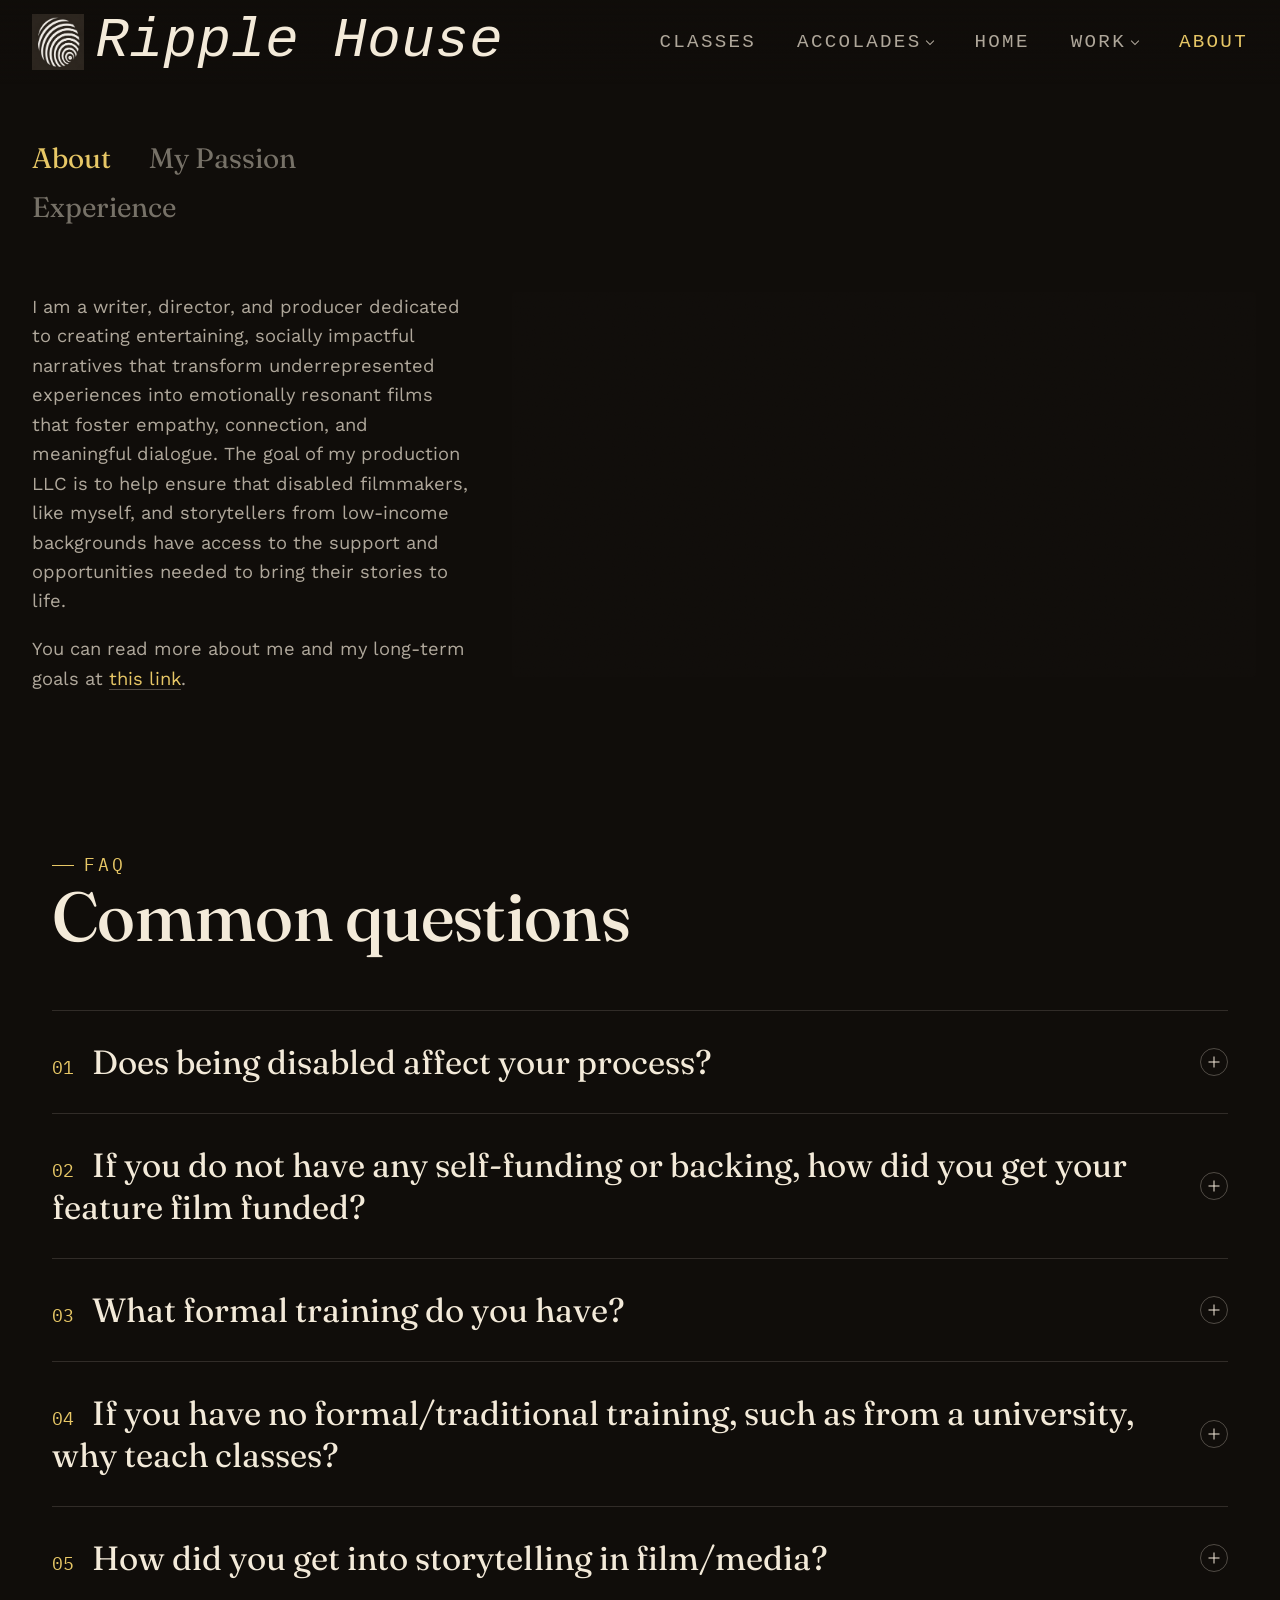
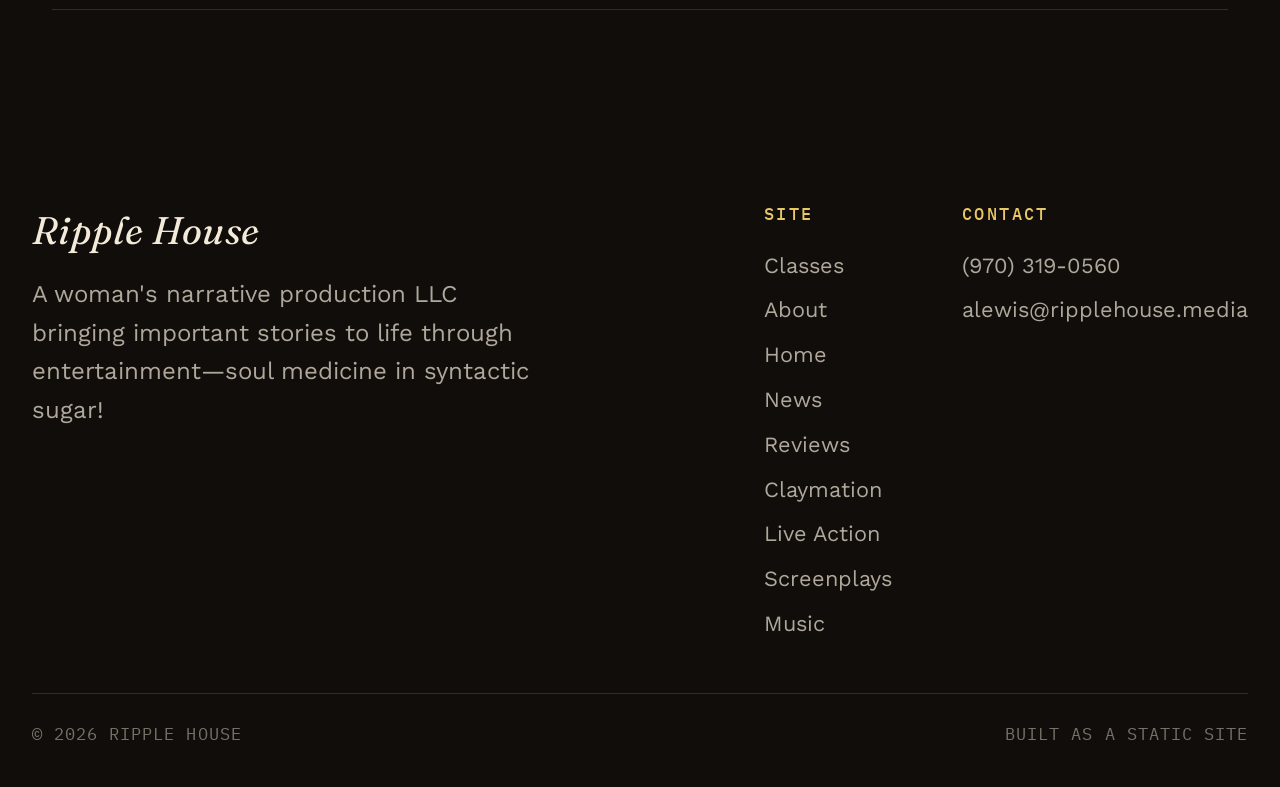
==== about.html @ cd3e56c9 "Initial commit" ====
<!DOCTYPE html>
<html lang="en">
<head>
<meta charset="UTF-8">
<meta name="viewport" content="width=device-width, initial-scale=1.0">
<title>About | Ripple House</title>
<meta name="description" content="Writer, director, and producer creating socially impactful, emotionally resonant films — the mission, passion, and experience behind Ripple House.">
<link rel="preconnect" href="https://fonts.googleapis.com">
<!-- Favicon — cropped/downsized from the existing ripple-rings mark in
     media/logo.png (see .mission-glow/.mission-rings, the same motif used
     throughout the site), not a new graphic. -->
<link rel="icon" type="image/png" sizes="32x32" href="media/favicon-32.png">
<link rel="icon" type="image/png" sizes="16x16" href="media/favicon-16.png">
<link rel="apple-touch-icon" sizes="180x180" href="media/favicon-180.png">
<link rel="shortcut icon" href="media/favicon.ico">
<link rel="stylesheet" href="css/style.css">
</head>
<body>
<!-- No .intro-pending on this page's <body> — that class/timeline only
     applies to the homepage's freeze-frame hero (see js/main.js
     beginEntrance(), gated on the hero's own <video> elements existing).
     This page has no hero, so the nav should just be visible immediately,
     same as any other subpage. -->

<!-- ============================= NAV ============================= -->
<nav class="site-nav">
  <div class="container">
    <a href="index.html" class="brand-lockup">
      <img src="media/logo.png" alt="" class="brand-logo">
      <span class="brand">Ripple House</span>
    </a>
    <div class="nav-controls">
      <button class="nav-toggle" aria-label="Toggle menu" aria-expanded="false"><span></span></button>
      <ul class="nav-links">
        <li><a href="classes.html">Classes</a></li>
        <li class="has-submenu">
          <a class="nav-parent" role="button" tabindex="0" aria-haspopup="true">
            Accolades
            <span class="submenu-caret" aria-hidden="true"></span>
          </a>
          <ul class="submenu">
            <li><a href="news.html">In the News</a></li>
            <li><a href="reviews.html">Reviews</a></li>
          </ul>
        </li>
        <li><a href="index.html">Home</a></li>
        <li class="has-submenu">
          <a class="nav-parent" role="button" tabindex="0" aria-haspopup="true">
            Work
            <span class="submenu-caret" aria-hidden="true"></span>
          </a>
          <ul class="submenu">
            <li><a href="claymation.html">Claymation</a></li>
            <li><a href="live-action.html">Live Action</a></li>
            <li><a href="screenplays.html">Screenplays</a></li>
            <li><a href="music.html">Music</a></li>
          </ul>
        </li>
        <li><a href="about.html">About</a></li>
      </ul>
    </div>
  </div>
</nav>

<!-- ============================= ABOUT — tabbed bio + cinematic reel =============================
     Two-column, full-viewport-height layout: tab-switched written content on
     the left (About / My Passion / Experience), a large local autoplaying
     video on the right — see the "ABOUT — tabbed bio + cinematic reel"
     block in css/style.css for the full styling rationale. -->
<section class="about-split">
  <h1 class="visually-hidden">About Ripple House</h1>
  <div class="about-left">
    <div class="about-tabs" role="tablist" aria-label="About sections">
      <button type="button" class="about-tab is-active" role="tab" id="about-tab-about" aria-controls="about-panel-about" aria-selected="true" data-tab="about">About</button>
      <button type="button" class="about-tab" role="tab" id="about-tab-passion" aria-controls="about-panel-passion" aria-selected="false" data-tab="passion">My Passion</button>
      <button type="button" class="about-tab" role="tab" id="about-tab-experience" aria-controls="about-panel-experience" aria-selected="false" data-tab="experience">Experience</button>
    </div>

    <div class="about-panels">
      <div class="about-panel" id="about-panel-about" role="tabpanel" aria-labelledby="about-tab-about" data-panel="about">
        <p class="lede">I am a writer, director, and producer dedicated to creating entertaining, socially impactful narratives that transform underrepresented experiences into emotionally resonant films that foster empathy, connection, and meaningful dialogue. The goal of my production LLC is to help ensure that disabled filmmakers, like myself, and storytellers from low-income backgrounds have access to the support and opportunities needed to bring their stories to life.</p>
        <!-- INSERT URL: replace the "#" below with the link for "your long-term goals" -->
        <p class="lede">You can read more about me and my long-term goals at <a href="#" target="_blank" rel="noopener">this link</a>.</p>
      </div>

      <div class="about-panel" id="about-panel-passion" role="tabpanel" aria-labelledby="about-tab-passion" data-panel="passion" hidden>
        <p class="lede">My passion for filmmaking and storytelling is driven by its empathetic power to transcend and transform perceptions. Even if only for the duration of a book or a movie, a well-written story has the potential to somewhat transcend divisions by reminding us of our shared humanity. For a moment, we see the world as the main character.</p>
      </div>

      <div class="about-panel" id="about-panel-experience" role="tabpanel" aria-labelledby="about-tab-experience" data-panel="experience" hidden>
        <!-- INSERT URL: replace the "#" below with your portfolio link -->
        <p class="lede">I have experience writing and directing across diverse mediums, including live action, animation, and claymation. I have directed and produced a feature film currently in post-production, written four feature-length screenplays (one currently in post-production and one in pre-production), and created a ten-episode limited series. <a href="#" target="_blank" rel="noopener">See my portfolio</a> for work samples.</p>
        <p class="lede">Full projects and additional work are available for review upon execution of a signed NDA.</p>
      </div>
    </div>
  </div>

  <div class="about-right">
    <div class="about-video-frame">
      <video src="media/about_web.mp4" autoplay muted loop playsinline disablepictureinpicture disableremoteplayback preload="auto" tabindex="-1"></video>
      <div class="grain" aria-hidden="true"></div>
    </div>
  </div>
</section>

<!-- ============================= FAQ =============================
     Moved here from index.html — sits directly under the tab content
     and video above, same markup/classes/JS as before (the accordion
     script in main.js is generic, not page-specific), so it behaves
     identically to how it worked on the homepage. -->
<section class="section faq-section">
  <div class="container">
    <div class="section-head">
      <span class="eyebrow">FAQ</span>
      <h2>Common questions</h2>
    </div>
    <div class="faq-list">
      <div class="faq-item">
        <button class="faq-q" aria-expanded="false">
          <span><span class="num">01</span>Does being disabled affect your process?</span>
          <span class="icon"></span>
        </button>
        <div class="faq-a"><div class="faq-a-inner">
          <p>I developed a neurodegenerative disease halfway through production of my first feature film, which stalled production for two years as I learned how to adapt and got the disease more under control.<br><br>This affects my process, of course, so I have to be mindful of my needs and limits. However, it has also given me more in terms of my storytelling—a desire to showcase the experience in ways that may help others—and I'm passionate about helping other disabled filmmakers!</p>
        </div></div>
      </div>
      <div class="faq-item">
        <button class="faq-q" aria-expanded="false">
          <span><span class="num">02</span>If you do not have any self-funding or backing, how did you get your feature film funded?</span>
          <span class="icon"></span>
        </button>
        <div class="faq-a"><div class="faq-a-inner">
          <p>Great question! ;)<br><br>I spent years grassroots fundraising and partnered with five NGOs that sponsored the film as well. However, what mostly got it made was individuals in the local Colorado film community reading the script, caring about its message, and donating their time, resources, and equipment to help get the film made.<br><br>I am happily passing that help on to others in my community.</p>
        </div></div>
      </div>
      <div class="faq-item">
        <button class="faq-q" aria-expanded="false">
          <span><span class="num">03</span>What formal training do you have?</span>
          <span class="icon"></span>
        </button>
        <div class="faq-a"><div class="faq-a-inner">
          <p>None! I have learned everything I know about film by asking to join sets and crews and learning as I've gone.<br><br>While I am 100% self-taught, my short-term goal is to learn more through formal workshops and classes and to be mentored by filmmakers further into their careers. I spread all the knowledge I have—and everything I continue to gain—to more independent filmmakers in my community, starting with myself and making it grow!</p>
        </div></div>
      </div>
      <div class="faq-item">
        <button class="faq-q" aria-expanded="false">
          <span><span class="num">04</span>If you have no formal/traditional training, such as from a university, why teach classes?</span>
          <span class="icon"></span>
        </button>
        <div class="faq-a"><div class="faq-a-inner">
          <p>Great question! It's because I want to help others who, like myself, could not afford a traditional route be successful in making their projects—which requires a different and very specific set of skills.<br><br>I offer pay-what-you-can classes—all are welcome, regardless of finances—where I help other indie filmmakers without traditional, formal training learn the basics, learn how to self-teach from there, network, and get their projects made. To learn more, go to the Classes page.<br><br>I am all about increasing accessibility in film and media and limiting barriers wherever I can. However, this is currently the LLC's only source of income, so should you wish to take a class, please be honest in your choice of payment, as those who are able to pay help make spots possible for those who cannot afford them. :-)</p>
        </div></div>
      </div>
      <div class="faq-item">
        <button class="faq-q" aria-expanded="false">
          <span><span class="num">05</span>How did you get into storytelling in film/media?</span>
          <span class="icon"></span>
        </button>
        <div class="faq-a"><div class="faq-a-inner">
          <p>My career in storytelling began at American Rivers, one of the nation’s leading water conservation NGOs, with offices across the country and a long history of advocacy for landmark protections such as the Clean Water Act. I independently approached the organization with an idea: use human-centered narrative storytelling to make important legal, scientific, and often complex environmental information accessible and meaningful to the general public. Rather than leading with policy or technical language, I wanted to tell stories about people and their relationships with rivers and water—and allow those stories to become the vehicle for understanding the larger issues. This was motivated by my advocacy in Western water conservation at the time and by seeing, again and again, how difficult these concepts could be for the average person to sink their teeth into.<br><br>From that idea, I conceived and pitched We Are Rivers, an educational narrative podcast. When the organization was initially unsure of the concept, I wrote, hosted, produced, and edited the first four episodes for free as a proof of concept. I was subsequently hired to continue writing, hosting, and audio-editing the series. We Are Rivers grew to more than 100,000 listens within months through word of mouth alone, earned a 4.9-star rating on Apple Podcasts, and became one of the organization’s most successful public-outreach, lead-generation, and fundraising initiatives—demonstrating the power of narrative strongly enough to inspire a broader storytelling arm within the NGO.<br><br>I also worked at Coverfly, the world’s largest screenwriting platform, where I helped create The Script Library, which became Coverfly’s most successful lead-generation tool to date. My work in the screenwriting industry also included writing educational content for WeScreenplay and helping emerging writers strengthen their craft.<br><br>I have since developed my own career as a screenwriter and filmmaker. I have written four feature screenplays and two episodic series, expanding from writing into the practical work of bringing stories all the way from the page to the screen. I wrote, produced, and directed my first feature, All the Beautiful Things, an ambitious independent production whose screenplay earned recognition in Deadline Hollywood.<br><br>Through every iteration of my career, the throughline has remained the same: using story not simply to entertain, but to translate complicated and deeply human ideas into something accessible, emotionally resonant, and difficult to ignore.</p>
        </div></div>
      </div>
    </div>
  </div>
</section>

<!-- ============================= FOOTER ============================= -->
<footer class="site-footer">
  <div class="container">
    <div class="footer-top">
      <div class="footer-brand">
        <a href="index.html" class="brand">Ripple House</a>
        <p>A woman's narrative production LLC bringing important stories to life
          through entertainment—soul medicine in syntactic sugar!</p>
      </div>
      <div class="footer-cols">
        <div class="footer-col">
          <h4>Site</h4>
          <a href="classes.html">Classes</a>
          <a href="about.html">About</a>
          <a href="index.html">Home</a>
          <a href="news.html">News</a>
          <a href="reviews.html">Reviews</a>
          <a href="claymation.html">Claymation</a>
          <a href="live-action.html">Live Action</a>
          <a href="screenplays.html">Screenplays</a>
          <a href="music.html">Music</a>
        </div>
        <div class="footer-col">
          <h4>Contact</h4>
          <a href="tel:+19703190560">(970) 319-0560</a>
          <a href="mailto:alewis@ripplehouse.media">alewis@ripplehouse.media</a>
        </div>
      </div>
    </div>
    <div class="footer-bottom">
      <span>© 2026 Ripple House</span>
      <span>Built as a static site</span>
    </div>
  </div>
</footer>

<script src="js/main.js"></script>
</body>
</html>
---- css/style.css ----
/* ==========================================================================
   RIPPLE HOUSE — a placeholder studio brand for this clone.
   Swap the name, palette values, and copy for your own site.
   ========================================================================== */

@import url('https://fonts.googleapis.com/css2?family=Fraunces:ital,opsz,wght@0,9..144,300;0,9..144,400;0,9..144,600;1,9..144,400;1,9..144,500&family=Work+Sans:wght@300;400;500;600&family=IBM+Plex+Mono:wght@400;500&display=swap');

:root{
  /* ---- color ---- */
  --ink:        #100D0A;   /* warm near-black, like a closed reel canister */
  --ink-soft:   #1A1510;
  --panel:      #221B14;
  --panel-2:    #2A221A;
  --parchment:  #F3EAD9;   /* aged paper */
  --parchment-70: rgba(243,234,217,.7);
  --parchment-45: rgba(243,234,217,.45);
  --brass:      #C9A02A;   /* instrument brass */
  --brass-light:#E7C766;
  --rust:       #B65B3D;   /* VU-meter red-orange, used sparingly */
  --fog:        #93A0A8;   /* muted atmosphere blue-grey */
  --rose:       #D98FC4;   /* dusty rose/blush — the MISSION section's accent, echoing the pink reference material without breaking from the warm brass/rust palette */
  --rose-light: #F0C3DE;
  --rose-ring:  #A42D82;   /* same hue as --rose, just darker/more saturated — used only for the ripple-rings motif so it reads clearly against the panel background */
  --line:       rgba(243,234,217,.14);
  --line-strong:rgba(243,234,217,.28);

  /* ---- type ---- */
  --font-display: 'Fraunces', Georgia, serif;
  --font-body: 'Work Sans', -apple-system, Segoe UI, sans-serif;
  --font-mono: 'IBM Plex Mono', ui-monospace, monospace;
  /* classic screenplay/typewriter feel — used ONLY on the "Ripple House"
     wordmark, the nav menu, and the "entertainment powering empathy"
     caption; --font-mono (IBM Plex Mono) above is untouched and still
     used everywhere else on the site (footer, tape counter, track list,
     contact drawer, etc). */
  --font-typewriter: Courier, "Courier New", monospace;

  /* ---- misc ---- */
  --nav-h: 84px;
  --ease: cubic-bezier(.22,.7,.2,1);
}

*,*::before,*::after{ box-sizing: border-box; }
html{ scroll-behavior: smooth; }
html,body{ margin:0; padding:0; }

body{
  background: var(--ink);
  color: var(--parchment);
  font-family: var(--font-body);
  font-weight: 400;
  line-height: 1.6;
  -webkit-font-smoothing: antialiased;
  overflow-x: hidden;
}

img{ max-width:100%; display:block; }
a{ color: inherit; text-decoration: none; }
ul{ margin:0; padding:0; list-style:none; }
button{ font-family: inherit; cursor:pointer; }
input,textarea{ font-family: inherit; }

::selection{ background: var(--brass); color: var(--ink); }

.container{
  width: 100%;
  max-width: 1240px;
  margin: 0 auto;
  padding: 0 32px;
}

@media (max-width: 640px){
  .container{ padding: 0 20px; }
}

/* ---- film-grain overlay, used on hero/dark sections ---- */
.grain{
  pointer-events: none;
  position: absolute;
  inset: 0;
  opacity: .06;
  mix-blend-mode: overlay;
  background-image: url("data:image/svg+xml,%3Csvg xmlns='http://www.w3.org/2000/svg' width='120' height='120'%3E%3Cfilter id='n'%3E%3CfeTurbulence type='fractalNoise' baseFrequency='.85' numOctaves='2' stitchTiles='stitch'/%3E%3C/filter%3E%3Crect width='100%25' height='100%25' filter='url(%23n)'/%3E%3C/svg%3E");
}

.eyebrow{
  font-family: var(--font-mono);
  font-size: 12px;
  letter-spacing: .18em;
  text-transform: uppercase;
  color: var(--brass-light);
  display: inline-flex;
  align-items: center;
  gap: 10px;
}
.eyebrow::before{
  content: "";
  width: 22px; height: 1px;
  background: var(--brass-light);
  display:inline-block;
}

h1,h2,h3,h4{
  font-family: var(--font-display);
  font-weight: 500;
  color: var(--parchment);
  margin: 0 0 .4em;
  letter-spacing: -.01em;
}
h1{ font-size: clamp(2.6rem, 6vw, 5rem); line-height: 1.03; font-weight: 400; }
h2{ font-size: clamp(1.9rem, 3.6vw, 3rem); line-height: 1.08; }
h3{ font-size: clamp(1.3rem, 2vw, 1.7rem); }

p{ color: var(--parchment-70); margin: 0 0 1em; }
p.lede{ font-size: 1.15rem; color: var(--parchment-70); max-width: 60ch; }

.btn{
  display: inline-flex;
  align-items: center;
  gap: 10px;
  font-family: var(--font-mono);
  font-size: 13px;
  letter-spacing: .1em;
  text-transform: uppercase;
  padding: 15px 26px;
  border: 1px solid var(--line-strong);
  border-radius: 999px;
  color: var(--parchment);
  background: transparent;
  transition: all .35s var(--ease);
  white-space: nowrap;
}
.btn:hover{ border-color: var(--brass-light); color: var(--brass-light); }
.btn.btn-solid{
  background: var(--brass);
  border-color: var(--brass);
  color: var(--ink);
}
.btn.btn-solid:hover{ background: var(--brass-light); border-color: var(--brass-light); color: var(--ink); }
.btn svg{ width: 14px; height: 14px; }

/* ==========================================================================
   NAV
   ========================================================================== */
.site-nav{
  position: fixed;
  top: 0; left: 0; right: 0;
  z-index: 500;
  height: var(--nav-h);
  display:flex; align-items:center;
  background: linear-gradient(to bottom, rgba(16,13,10,.85), rgba(16,13,10,0));
  transition: background .4s var(--ease);
  /* No border-bottom here (not even a "transparent" one) — a declared
     border, regardless of its color, gets its own edge/anti-aliasing pass
     where it meets this semi-transparent gradient background, which was
     rendering as a persistent hairline seam along the bar's bottom edge
     (visible once the bar had settled/faded in, even without scrolling).
     Omitting the border property altogether removes that seam outright,
     without altering the bar's height, background, blur, or timing. */
}
.site-nav.is-scrolled{
  background: rgba(16,13,10,.92);
  backdrop-filter: blur(10px);
}
.site-nav .container{
  display:flex; align-items:center; justify-content:space-between;
  /* Override the shared .container's 1240px reading-width cap (used
     elsewhere for footer/section content) — the nav must hug the TRUE
     viewport edges, independent of the cinematography reel's width/position,
     with equal margins from the left and right edges of the screen at any
     window size. Leaves the inherited "padding: 0 32px" as that margin. */
  max-width: none;
}
.brand{
  font-family: var(--font-display);
  font-style: italic;
  font-size: 1.35rem;
  color: var(--parchment);
  letter-spacing: .01em;
}
/* scoped to the nav specifically (not .footer-brand's .brand) — sized up to
   match the reference screenshot's proportions for the wordmark. Courier
   (--font-typewriter) for the classic screenplay feel. Sizes are 1.5x the
   prior clamp(1.7rem, 2.9vw, 2.45rem). */
.site-nav .brand{
  font-family: var(--font-typewriter);
  font-size: clamp(2.55rem, 4.35vw, 3.675rem);
}
.brand span{ color: var(--brass-light); font-style: normal; }

/* Logo + "Ripple House" lockup, upper-left of the nav. Same viewport-edge
   positioning/margin as before — this just groups the logo and the
   existing .brand text inside the link that used to just be the text.
   Vertically centers the two against each other; sizing keeps the logo
   proportionate to (not larger than) the wordmark's own font-size. Its
   entrance timing (transition + body.intro-pending gate) lives with the
   rest of the INTRO rules further down, right next to .site-nav .brand's —
   intentionally identical values, so the two move together exactly. */
.brand-lockup{
  display: flex;
  align-items: center;
  gap: 12px;
}
.brand-logo{
  /* matches .site-nav .brand's font-size 1:1, so the mark scales in step
     with the wordmark at every viewport width instead of just at one
     breakpoint */
  height: clamp(2.55rem, 4.35vw, 3.675rem);
  width: auto; /* native aspect ratio preserved — never stretched/squashed */
  flex: none;
}

/* wraps the toggle + links as one unit so the intro's slide-in-from-right
   animation (see the INTRO rules) can move them together */
.nav-controls{
  display:flex; align-items:center;
}

.nav-links{
  display:flex; align-items:center; gap: clamp(28px, 3.2vw, 48px);
}
.nav-links a{
  font-family: var(--font-typewriter);
  /* sized up (from a flat 12.5px) to match the reference screenshot's
     proportions for the nav — scales with the viewport like the brand does.
     Nudged a touch larger than the IBM Plex Mono value below it used to be —
     Courier's x-height reads a little lighter/smaller at the same size — to
     keep the menu balanced against the "Ripple House" wordmark. */
  font-size: clamp(14px, 1.5vw, 22px);
  letter-spacing: .12em;
  text-transform: uppercase;
  color: var(--parchment-70);
  position: relative;
  padding: 6px 0;
}
.nav-links a:hover{ color: var(--parchment); }
.nav-links a.is-active{ color: var(--brass-light); }
.nav-links a.nav-cta{
  color: var(--ink);
  background: var(--brass);
  padding: 10px 18px;
  border-radius: 999px;
}
.nav-links a.nav-cta:hover{ background: var(--brass-light); color: var(--ink); }

/* "Work" dropdown — hover on desktop (also :focus-within for keyboard users),
   always-expanded inline on mobile (see the 860px media query below) */
.has-submenu{ position: relative; }
.nav-parent{
  display: inline-flex;
  align-items: center;
  gap: 6px;
}
.submenu-caret{
  width: 6px; height: 6px;
  flex: none;
  border-right: 1px solid currentColor;
  border-bottom: 1px solid currentColor;
  transform: rotate(45deg);
  margin-top: -3px;
  transition: transform .25s var(--ease);
}
.has-submenu:hover .submenu-caret,
.has-submenu:focus-within .submenu-caret{
  transform: rotate(225deg);
}
.submenu{
  position: absolute;
  top: 100%; right: 0;
  z-index: 10;
  min-width: 200px;
  padding: 10px 0;
  display: flex;
  flex-direction: column;
  background: var(--ink-soft);
  border: 1px solid var(--line-strong);
  border-radius: 8px;
  box-shadow: 0 24px 48px -20px rgba(0,0,0,.7);
  opacity: 0;
  transform: translateY(6px);
  pointer-events: none;
  transition: opacity .25s var(--ease), transform .25s var(--ease);
}
.submenu a{
  display: block;
  padding: 10px 20px;
  white-space: nowrap;
}
.submenu a:hover{ background: var(--panel); color: var(--parchment); }
.has-submenu:hover .submenu,
.has-submenu:focus-within .submenu{
  opacity: 1;
  transform: translateY(0);
  pointer-events: auto;
}

.nav-toggle{
  display:none;
  width: 40px; height: 40px;
  border: 1px solid var(--line-strong);
  border-radius: 50%;
  background: transparent;
  position: relative;
}
.nav-toggle span, .nav-toggle span::before, .nav-toggle span::after{
  content:"";
  position:absolute;
  left: 10px; right: 10px;
  height: 1px;
  background: var(--parchment);
  transition: transform .3s var(--ease), opacity .3s var(--ease);
}
.nav-toggle span{ top: 19px; }
.nav-toggle span::before{ top: -6px; }
.nav-toggle span::after{ top: 6px; }
.nav-toggle.is-open span{ background: transparent; }
.nav-toggle.is-open span::before{ transform: translateY(6px) rotate(45deg); }
.nav-toggle.is-open span::after{ transform: translateY(-6px) rotate(-45deg); }

@media (max-width: 860px){
  .nav-links{
    position: fixed;
    top: var(--nav-h); left: 0; right: 0; bottom: 0;
    background: var(--ink);
    flex-direction: column;
    justify-content: center;
    gap: 30px;
    transform: translateY(-8px);
    opacity: 0;
    pointer-events: none;
    transition: opacity .3s var(--ease), transform .3s var(--ease);
  }
  .nav-links.is-open{ opacity:1; transform: translateY(0); pointer-events:auto; }
  .nav-links a{ font-size: 15px; }
  .nav-toggle{ display:block; }
  /* no hover on touch — the submenu is just always expanded under "Work" */
  .submenu{
    position: static;
    align-items: center;
    margin-top: 14px;
    padding: 0;
    gap: 14px;
    background: transparent;
    border: 0;
    border-radius: 0;
    box-shadow: none;
    opacity: 1;
    transform: none;
    pointer-events: auto;
  }
  .submenu a{ padding: 0; font-size: 13px; color: var(--parchment-45); }
  .submenu-caret{ display: none; }
}

/* tape-counter scroll readout — signature element */
.tape-counter{
  position: fixed;
  right: 22px;
  bottom: 22px;
  z-index: 400;
  font-family: var(--font-mono);
  font-size: 11px;
  letter-spacing: .1em;
  color: var(--parchment-45);
  display: flex;
  align-items: center;
  gap: 10px;
  pointer-events: none;
  mix-blend-mode: difference;
}
.tape-counter .dot{
  width: 6px; height: 6px; border-radius: 50%;
  background: var(--rust);
  box-shadow: 0 0 8px var(--rust);
}
@media (max-width: 640px){ .tape-counter{ display:none; } }

/* ==========================================================================
   HERO — full-bleed background reel, centered 70%-width overlay video,
   caption + awards/logo scroller in the space below it.
   ========================================================================== */
.hero{
  position: relative;
  height: 100vh;
  min-height: 560px;
  display:flex;
  flex-direction: column;
  overflow: hidden;
  background: var(--ink);
}

/* full-bleed autoplaying/muted background reel — fades in from black over .5s,
   freezes on its last frame once it finishes, then dims by exactly 20%
   brightness over exactly 2.5s, in lockstep with the "Ripple House" entrance
   (see js/main.js beginEntrance() and the .site-nav .brand rule below). */
.hero-bg-video{
  position: absolute;
  inset: 0;
  overflow: hidden;
  z-index: 0;
  opacity: 0;
  filter: brightness(1);
  transition: opacity .5s ease, filter 2.5s ease;
}
.hero-bg-video.is-ready{ opacity: 1; }
.hero-bg-video.is-dimmed{ filter: brightness(.8); }
.hero-bg-video video{
  position: absolute;
  inset: 0;
  width: 100%;
  height: 100%;
  object-fit: cover;
  border: 0;
  pointer-events: none;
}
.hero-scrim{
  position: absolute; inset: 0; z-index: 1;
  background:
    linear-gradient(to bottom, rgba(16,13,10,.55) 0%, rgba(16,13,10,.25) 40%, rgba(16,13,10,.65) 100%);
}
.hero .grain{ z-index: 1; }

/* speaker glyph — a speaker cone that always shows, plus two toggled overlay
   groups: an "X" (muted, the default — video autoplays muted) and sound-wave
   arcs (shown once unmuted via .is-on, toggled by js/main.js). Used by the
   overlay's mute button (the hero background itself has no controls at all —
   it plays permanently muted). */
.mute-icon{
  width: 22px; height: 22px; flex: none;
}
.mute-icon-muted,
.mute-icon-on{
  transition: opacity .15s ease;
}
.mute-icon-on{ opacity: 0; }
.mute-icon.is-on .mute-icon-muted{ opacity: 0; }
.mute-icon.is-on .mute-icon-on{ opacity: 1; }

.hero-inner{
  position: relative;
  z-index: 2;
  flex: 1;
  display: flex;
  flex-direction: column;
  align-items: center;
  justify-content: center;
  padding: calc(var(--nav-h) + 20px) 24px 40px;
}
.hero-overlay{
  /* sized to match the reference screenshot's proportions: the overlay clip
     reads at roughly 70% of the window's width there, and is allowed to grow
     much larger on wide screens than the old 1100px cap permitted. */
  width: 70vw;
  min-width: 320px;
  max-width: 1600px;
  display: flex;
  flex-direction: column;
  align-items: center;
  /* Just the video-frame lives here now — the caption and the awards/logo
     scroller moved to .hero-below-reel (a sibling, below), so they can be
     vertically centered in the space below the reel instead of stacked
     directly under it. js/main.js still adds .is-visible here at t=1.000s
     so the rule below can key off it. */
}
/* the overlay is autoplaying/decorative (no user controls, no title) — block
   pointer events so hovering it can never trigger any browser video chrome */
.hero-overlay .video-frame iframe,
.hero-overlay .video-frame video{ pointer-events: none; }
/* media/cinematography_reel_web.mp4's native frame is 1920x804 (~2.39:1,
   a wide "scope" ratio) — well outside the base .video-frame's 16:9 box
   below. Overriding both the container's aspect-ratio (to the clip's exact
   native ratio, so the box itself is the right shape) and the video's
   object-fit (cover -> contain, as a second safeguard) means the complete
   frame is always visible, undistorted, with no top/bottom/left/right
   cropping. At the overlay's existing width this naturally renders shorter
   and proportionally wider than the old 16:9 box did — exactly the "shorter
   + wider, same undistorted frame" the reel now needs — while staying
   centered in .hero-overlay exactly as before.
   Also: no frame/outline around the overlay video — just the raw clip.
   Hidden until t=1.000s in js/main.js beginEntrance() (deliberately
   overlapping the tail of the brand/dim/nav animation), then fades in
   over exactly 1s on its own. */
.hero-overlay .video-frame{
  aspect-ratio: 1920 / 804;
  border: 0;
  border-radius: 0;
  box-shadow: none;
  background: transparent;
  opacity: 0;
  transition: opacity 1s ease;
}
.hero-overlay .video-frame video{
  object-fit: contain;
}
.hero-overlay.is-visible .video-frame{
  opacity: 1;
}
.hero-overlay .video-frame::before{ display: none; }

/* manual unmute button on the overlay video (it plays muted by default) —
   sized up and given more contrast so it reads clearly as a control, while
   staying anchored to the video's own lower-right corner (.video-frame is
   the positioning parent, not the viewport) */
.overlay-mute-toggle{
  position: absolute;
  bottom: 16px; right: 16px;
  z-index: 5;
  width: 52px; height: 52px;
  display: flex; align-items:center; justify-content:center;
  background: rgba(16,13,10,.68);
  border: 1px solid var(--line-strong);
  border-radius: 50%;
  color: var(--parchment);
  backdrop-filter: blur(6px);
  box-shadow: 0 6px 20px -6px rgba(0,0,0,.6);
  opacity: 0;
  pointer-events: none;
  transition: opacity .3s ease, border-color .3s ease, color .3s ease, background .3s ease;
}
.hero-overlay.is-visible .overlay-mute-toggle{ opacity: 1; pointer-events: auto; }
.overlay-mute-toggle:hover{ border-color: var(--brass-light); color: var(--brass-light); }

/* "Entertainment Powering Empathy" caption — no fade of its own; it's
   revealed by the typewriter effect itself (js/main.js typewriter()),
   which starts at t=2.125s (.125s after the video above finishes fading
   in). .is-typing is added the instant typing starts, so the caption + its
   cursor appear together right as the first character is typed. */
.hero-link{
  /* stacks in front of .awards-band — see the AWARDS / LOGO SCROLLER rules
     below, where this now lives alongside the scroller inside
     .hero-below-reel */
  position: relative;
  z-index: 2;
  font-family: var(--font-typewriter);
  font-style: italic;
  /* sized up to match the reference screenshot's proportions for the caption
     under the overlay video. Sizes are 1.5x the prior
     clamp(1.05rem, 2vw, 1.7rem). */
  font-size: clamp(1.575rem, 3vw, 2.55rem);
  color: var(--parchment);
  border-bottom: 1px solid var(--line-strong);
  padding-bottom: 4px;
  text-align: center;
  /* keeps the caption legible over the dimmed but still-busy scrolling
     images behind it (.awards-band) — a soft, dark, cinematic shadow
     rather than a hard/graphic one, so it still reads as part of the same
     clean aesthetic. Inherits down to .typed-text/.typed-cursor too.
     2x as strong as the prior 0 2px 10px rgba(16,13,10,.7), 0 1px 3px
     rgba(16,13,10,.9) — offsets and blur radii doubled, and opacity
     doubled up to its 1.0 ceiling (both layers were already close to
     opaque, so the extra spread/reach is what reads as "stronger" here). */
  text-shadow: 0 4px 20px rgba(16,13,10,1), 0 2px 6px rgba(16,13,10,1);
  opacity: 0;
  pointer-events: none;
}
.hero-link.is-typing{
  opacity: 1;
  pointer-events: auto;
}
.hero-link:hover{ color: var(--brass-light); border-color: var(--brass-light); }

/* blinking typewriter cursor — becomes visible + starts blinking the instant
   typing begins, and keeps blinking indefinitely (including after typing
   finishes) since nothing ever removes .is-visible or stops the animation. */
.typed-cursor{
  display: inline-block;
  width: 2px;
  height: 1em;
  margin-left: 2px;
  vertical-align: -0.15em;
  background: currentColor;
  opacity: 0;
}
.typed-cursor.is-visible{
  opacity: 1;
  animation: typed-blink 1s step-end infinite;
}
@keyframes typed-blink{
  50%{ opacity: 0; }
}

.video-frame{
  position: relative;
  width: 100%;
  aspect-ratio: 16/9;
  border: 1px solid var(--line-strong);
  border-radius: 4px;
  overflow: hidden;
  background: var(--panel);
  box-shadow: 0 40px 80px -30px rgba(0,0,0,.7);
}
.video-frame::before{
  content: "";
  position:absolute; inset:0;
  border: 10px solid var(--ink);
  z-index: 3;
  pointer-events:none;
  opacity: .4;
}
.video-frame iframe{
  position:absolute; inset:0; width:100%; height:100%; border:0;
}
.video-frame video{
  position:absolute; inset:0; width:100%; height:100%; border:0; object-fit:cover;
}
.video-frame .frame-tag{
  position:absolute; top: 14px; left: 14px; z-index:4;
  font-family: var(--font-mono);
  font-size: 10.5px;
  letter-spacing: .12em;
  text-transform: uppercase;
  color: var(--parchment);
  background: rgba(16,13,10,.6);
  padding: 5px 9px;
  border: 1px solid var(--line);
  border-radius: 999px;
}
.video-frame .frame-tag .dot{
  width:6px; height:6px; border-radius:50%;
  background: var(--rust); display:inline-block; margin-right:6px;
  box-shadow: 0 0 6px var(--rust);
}

@media (max-width: 900px){
  .hero-overlay{ width: 82vw; }
}
@media (max-width: 640px){
  .hero-overlay{ width: 92vw; }
}

/* ==========================================================================
   INTRO: while body carries .intro-pending (see index.html + js/main.js),
   the ONLY visible thing on the page is the full-bleed background reel, at
   its normal brightness — nav bar, brand, tape counter, scrim and grain all
   stay invisible and non-interactive, and the reel is never
   dimmed. The navigation menu (.nav-controls) is gated by .intro-pending
   like the rest of the chrome, but keeps its own 2.5s duration so it stays
   in lockstep with the brand (see below).

   The background reel freezing on its last frame is the ONLY trigger for
   what happens next (js/main.js beginEntrance(), called the instant it
   pauses — this is t=0.000s below). .intro-pending is removed at that exact
   moment. The precise, requested part of the timeline is:
     t=0.000s  "Ripple House" AND the navigation menu (see .nav-controls
               below) start fading in together + the background starts
               dimming by 20% — all three run for EXACTLY 2.5s, starting and
               ending together at t=2.500s.
     t=1.000s  (1.5s before the brand/nav/dim above finish — the overlap is
               intentional) the overlay video (see .hero-overlay/.video-frame
               above) starts fading in, over exactly 1s, finishing at
               t=2.000s; the typewriter caption then starts at t=2.125s
               (see js/main.js).
   The tape counter, scrim and grain are triggered at that same t=0.000s
   moment (removing .intro-pending) but keep their original, less strict
   1.2s fade — only the brand and the nav menu were tightened to the exact
   durations this sequence requires. (The awards/logo scroller behind the
   caption has its own separate, later t=2.125s trigger — see the AWARDS /
   LOGO SCROLLER rules below.)
   ========================================================================== */
.site-nav,
.tape-counter,
.hero-scrim,
.hero .grain{
  transition: opacity 1.2s ease;
}
/* brand ("Ripple House") fades in in place (no slide) over exactly 2.5s,
   in lockstep with the background dim and the nav menu below */
.site-nav .brand{
  transition: opacity 2.5s ease;
}
/* logo rides the exact same transition as the brand text above — identical
   duration/easing/gating, no independent timing — so the lockup fades in
   as one visual unit */
.brand-logo{
  transition: opacity 2.5s ease;
}
/* nav links + mobile menu toggle slide in from the right, as one unit —
   same 2.5s duration/rate as the brand above, both gated by .intro-pending
   and starting at the same t=0.000s, so they finish together at t=2.500s */
.nav-controls{
  transition: opacity 2.5s ease, transform 2.5s ease;
}
body.intro-pending .site-nav,
body.intro-pending .tape-counter,
body.intro-pending .hero-scrim,
body.intro-pending .hero .grain{
  opacity: 0;
  pointer-events: none;
}
body.intro-pending .site-nav .brand{
  opacity: 0;
}
body.intro-pending .brand-logo{
  opacity: 0;
}
body.intro-pending .nav-controls{
  opacity: 0;
  transform: translateX(36px);
  pointer-events: none;
}

/* SKIP: a repeat Home visit within the same site session (see the inline
   <script> + sessionStorage in index.html, and skipIntro in js/main.js)
   lands with body.intro-skip instead of body.intro-pending from before
   first paint, so none of the opacity/transform rules above ever apply —
   the chrome is simply already visible. The one thing that DOES still
   happen post-paint on a skip visit is js/main.js adding is-ready/
   is-dimmed to the background reel and is-visible to the overlay
   video-frame/mute button (beginEntrance() runs the same class changes on
   every visit) — this block just collapses those specific transitions to
   0s so that "already visible" reads as instant rather than as a replay
   of the fade/dim entrance, which is exactly what's being skipped. Every
   transition property/value pair stays exactly as declared above/near
   .hero-overlay .video-frame and .overlay-mute-toggle — only the duration
   is overridden, and only while .intro-skip is present. */
body.intro-skip .hero-bg-video,
body.intro-skip .hero-overlay .video-frame,
body.intro-skip .overlay-mute-toggle,
body.intro-skip .site-nav,
body.intro-skip .tape-counter,
body.intro-skip .hero-scrim,
body.intro-skip .hero .grain,
body.intro-skip .site-nav .brand,
body.intro-skip .brand-logo,
body.intro-skip .nav-controls{
  transition-duration: 0s;
}

/* ==========================================================================
   BELOW THE REEL — caption + awards/logo scroller, vertically centered in
   the space between the bottom of .video-frame and the bottom of the
   viewport. .hero-below-reel spans the full viewport width (it's an
   absolutely-positioned child of .hero-inner, so its own left/right:0 reach
   the padding edge of .hero-inner regardless of .hero-inner's own padding —
   i.e. true viewport width, not the ~70vw video column) and the full
   remaining height (top is set in px by js/main.js positionBelowReel(),
   which measures .video-frame's actual rendered bottom edge — recalculated
   on load and on resize, since that edge shifts with the reel's responsive
   aspect-ratio-driven size — bottom:0 is simply the bottom of .hero, which
   is exactly 100vh, i.e. the viewport's bottom edge). Flex centering inside
   this box is what puts both the caption and the scroller at the exact
   midpoint of that space, both horizontally and vertically.
   ========================================================================== */
.hero-below-reel{
  position: absolute;
  left: 0; right: 0; bottom: 0;
  /* top: set inline, in px, by js/main.js */
  z-index: 2;
  display: flex;
  align-items: center;
  justify-content: center;
  pointer-events: none; /* the scroller is decorative; only the caption link below re-enables it */
}

/* AWARDS / LOGO SCROLLER — six press/award marks, dimmed and continuously
   scrolling right-to-left behind the caption. Not visible/scrolling at all
   until js/main.js adds .is-scrolling (at t=2.125s, the exact same instant
   the typewriter above starts) — see startAwardsScroll(). */
.awards-band{
  position: absolute;
  inset: 0;
  overflow: hidden;
  z-index: 1;
  display: flex;
  align-items: center;
  pointer-events: none;
}
.awards-enter{
  /* idle/default position: fully past the right edge of the viewport, so
     nothing is visible before .is-scrolling is added. animation-fill-mode
     keeps it here (0% of the keyframes below) until triggered.
     animation-duration is set inline, in px/s-derived seconds, by
     js/main.js startAwardsScroll() — see that function for why: it has to
     be computed per viewport width to hold a truly constant px/s speed
     (100vw is a different pixel distance at every width, and a fixed
     CSS duration can't compensate for that on its own). */
  transform: translateX(100vw);
}
.is-scrolling .awards-enter{
  animation-name: awards-enter-slide;
  animation-timing-function: linear;
  animation-fill-mode: forwards;
}
@keyframes awards-enter-slide{
  from{ transform: translateX(100vw); }
  to{ transform: translateX(0); }
}
.awards-track{
  display: flex;
  align-items: center;
  width: max-content;
  /* no gap here — the trailing gap that belongs between the two .awards-set
     copies lives INSIDE each set instead (its padding-right, below), so
     both halves of the track are pixel-for-pixel identical widths and
     translateX(-50%) below lands exactly on the seam between them */
  filter: brightness(.55); /* uniform 45% dim (55% brightness) on the whole
     strip at once — a filter, not opacity, so the logos' own colors stay
     true rather than washing out against whatever's behind them */
}
/* animation-duration AND animation-delay are set inline by js/main.js too:
   duration so the loop moves at the exact same px/s speed as the entrance
   above (both are derived from the same fixed speed constant); delay so
   the loop sits still — at its own translateX(0) resting state, which is
   exactly where .awards-enter's slide leaves it — for precisely as long as
   the entrance takes, then picks up the instant it ends. That hand-off is
   what keeps this to ONE constant speed the whole time: only one of the
   two transforms is ever actually moving at once, so their speeds are
   never added together (which is what caused the old "fast entrance, slow
   settle" effect this replaces). */
.is-scrolling .awards-track{
  animation-name: awards-scroll;
  animation-timing-function: linear;
  animation-iteration-count: infinite;
}
@keyframes awards-scroll{
  from{ transform: translateX(0); }
  to{ transform: translateX(-50%); } /* exactly one (duplicated) set's width, incl. its trailing gap — seamless loop, no jump */
}
.awards-set{
  display: flex;
  align-items: center;
  gap: 56px;
  padding-right: 56px; /* trailing gap before the next (possibly duplicate) set — see .awards-track note above */
  flex: none;
}
.awards-logo{
  display: block;
  width: auto; /* native aspect ratio preserved — never stretched/squashed */
  flex: none;
}
/* Per-logo heights are individually tuned (not a single shared height) so
   the seven marks — which range from full-bleed wordmarks to small badges
   with a lot of internal padding — read as roughly the same visual/ink
   size rather than the same canvas size. brand (the Ripple House ripple
   mark) is sized from the same corner-sampled ink-height method as the
   rest — its ink fills 88.6% of the canvas, so 54px canvas yields the
   same ~48px rendered ink height the other marks target. top, overall,
   finalist and tsl were subsequently rescaled again relative to their own
   prior sizes (top -> 50%, overall -> 200%, finalist -> 150%, tsl -> 150%);
   brand was later doubled again (54px -> 108px); deadline and wescreen
   are unchanged. width stays auto (see
   .awards-logo above), so every logo's aspect ratio is preserved and it
   stays center-aligned with the rest of the row via .awards-set's
   align-items: center — same mechanism as every other logo here. Because
   these rules key off shared classes (.awards-logo-top, etc.), every
   repeated instance of a logo across both .awards-set copies picks up the
   same size automatically — nothing instance-specific to keep in sync. */
.awards-logo-deadline{ height: 90px; }
.awards-logo-finalist{ height: 83.25px; }
.awards-logo-overall{ height: 99px; }
.awards-logo-top{ height: 82.5px; }
.awards-logo-tsl{ height: 96px; }
.awards-logo-wescreen{ height: 91.5px; }
.awards-logo-brand{ height: 108px; } /* 2x its own prior size (54px -> 108px) */

@media (prefers-reduced-motion: reduce){
  .is-scrolling .awards-enter{ animation: none; transform: translateX(0); }
  .is-scrolling .awards-track{ animation: none; }
}

/* ==========================================================================
   SECTION SCAFFOLDING
   ========================================================================== */
section{ position: relative; }
.section{ padding: 120px 0; }
.section-tight{ padding: 80px 0; }
.section-head{ max-width: 640px; margin-bottom: 56px; }
.section-head.center{ margin-left:auto; margin-right:auto; text-align:center; }

.divider{
  height: 1px;
  background: var(--line);
  border: 0;
  margin: 0;
}

/* Generic scroll-reveal utility — fades/rises an element in once, the first
   time it scrolls into view (see the IntersectionObserver in js/main.js,
   "Scroll reveal" block). Distinct from the hero's own entrance timeline,
   which fires once on page load rather than on scroll. No-JS visitors get
   it force-visible via the noscript rule at the top of index.html, since JS
   is what adds .is-visible. */
.reveal-on-scroll{
  opacity: 0;
  transform: translateY(28px);
  transition: opacity .9s var(--ease), transform .9s var(--ease);
}
.reveal-on-scroll.is-visible{
  opacity: 1;
  transform: translateY(0);
}
@media (prefers-reduced-motion: reduce){
  .reveal-on-scroll{ opacity: 1; transform: none; transition: none; }
}

@media (max-width: 640px){
  .section{ padding: 76px 0; }
}

/* ==========================================================================
   FAQ (home)
   ========================================================================== */
.faq-list{ border-top: 1px solid var(--line); }
.faq-item{ border-bottom: 1px solid var(--line); }
.faq-q{
  width: 100%;
  display:flex; align-items:center; justify-content:space-between;
  gap: 24px;
  padding: 30px 0;
  background: transparent;
  border: 0;
  color: var(--parchment);
  text-align: left;
  font-family: var(--font-display);
  font-size: clamp(1.1rem, 2vw, 1.4rem);
}
.faq-q .num{
  font-family: var(--font-mono);
  font-size: 12px;
  color: var(--brass-light);
  margin-right: 18px;
}
.faq-q .icon{
  flex: none;
  width: 28px; height: 28px;
  border: 1px solid var(--line-strong);
  border-radius: 50%;
  position: relative;
}
.faq-q .icon::before,.faq-q .icon::after{
  content:"";
  position:absolute; left:50%; top:50%;
  background: var(--parchment);
  transform: translate(-50%,-50%);
}
.faq-q .icon::before{ width: 11px; height: 1px; }
.faq-q .icon::after{ width: 1px; height: 11px; transition: transform .3s var(--ease), opacity .3s var(--ease); }
.faq-item.is-open .faq-q .icon::after{ transform: translate(-50%,-50%) rotate(90deg); opacity:0; }
.faq-item.is-open .faq-q{ color: var(--brass-light); }

.faq-a{
  max-height: 0;
  overflow: hidden;
  transition: max-height .4s var(--ease);
}
/* No longer capped at 68ch — answers now use the same full width as their
   question (.faq-q is width:100% of the same .faq-item), so their left and
   right edges line up exactly instead of the answer being a narrower
   measure than the question above it. */
.faq-a-inner{ padding: 0 0 30px; }
.faq-a-inner p{ margin:0; }

/* Font sizes only, 1.5x their prior values — no padding/margin/spacing
   change intended. h2's margin-bottom is pinned to its own pre-increase
   value (.4em of the ORIGINAL clamp, not the new larger one) so the gap
   below "Common questions" doesn't grow along with the bigger text; every
   other property here (padding on .faq-q/.faq-a-inner, the .num's
   margin-right, etc.) was already a fixed px value, so it's already
   unaffected by the font-size change. */
.faq-section .eyebrow{ font-size: 18px; }
.faq-section h2{ font-size: clamp(2.85rem, 5.4vw, 4.5rem); margin-bottom: clamp(.76rem, 1.44vw, 1.2rem); }
.faq-section .faq-q{ font-size: clamp(1.65rem, 3vw, 2.1rem); }
.faq-section .faq-q .num{ font-size: 18px; }
.faq-section .faq-a-inner p{ font-size: 24px; }
/* About page only: half the section's normal top padding (120px -> 60px,
   from the shared .section rule), reducing the space between the About/
   Passion/Experience column and this FAQ section — .faq-section only
   appears on about.html, so this doesn't touch spacing on any other page. */
.faq-section{ padding-top: 60px; }
@media (max-width: 640px){
  .faq-section{ padding-top: 38px; }
}

/* ==========================================================================
   MISSION — a short "next chapter" note between the hero and the FAQ,
   introducing Ripple House Media. Sits on its own panel band (same
   background/hairline-border treatment as .cta-band below) so it reads as a
   deliberate beat in the page rather than a continuation of the hero or a
   template repeat of the FAQ. Built from the same primitives as the rest of
   the page (.container, .eyebrow, h2, p.lede, .btn) with one addition: the
   --rose/--rose-light accent (see :root) carries the reference material's
   pink into this one section only — on the eyebrow, the heading, the CTA,
   and a soft ripple-rings motif in the background that echoes the brand's
   own concentric-ring logo. Everything else on the page is untouched.
   Reveals with a gentle fade/rise the first time it's scrolled into view
   (.reveal-on-scroll — see js/main.js) rather than animating on page load,
   since — unlike the hero — it's never in the first viewport: the hero
   above it is a full 100vh, so this section only appears once the visitor
   scrolls past "entertainment powering empathy". */
.mission{
  /* halved from the original 120px/76px — see the matching mobile rule below */
  padding: 60px 0;
  background: var(--panel);
  border-top: 1px solid var(--line);
  border-bottom: 1px solid var(--line);
  /* vertical clipping intentionally OFF — the ripple-rings/glow below are
     full size (unchanged from before) and, now that the section is
     shorter, can be taller than the section's own box. Letting them
     overflow vertically means they bleed into the hero above and the FAQ
     below rather than being cropped at this section's top/bottom edges.
     overflow-x stays hidden: .mission-glow/.mission-rings already bleed
     off the right edge by design (right:-180px/-120px), and clipping that
     horizontally is what keeps it from widening the page/adding a
     scrollbar — same behavior as before, just split per axis instead of
     "overflow: hidden" clipping all four sides. Both decorative layers
     stay pointer-events:none and z-index:0 (below .mission-inner's
     z-index:1), so the overflow is purely visual and never sits above or
     blocks real content in this or any neighboring section. */
  /* overflow-x: clip (not "hidden") deliberately — pairing overflow-x:hidden
     with overflow-y:visible gets silently converted by the browser to
     overflow-y:auto, which still clips vertically (just without a visible
     scrollbar) and would defeat the point. "clip" doesn't trigger that
     conversion, so overflow-y stays genuinely visible. */
  overflow-x: clip;
  overflow-y: visible;
}
@media (max-width: 640px){
  .mission{ padding: 38px 0; }
}
.mission-glow{
  position: absolute;
  top: 50%; right: -180px;
  transform: translateY(-50%);
  width: 620px; height: 620px;
  border-radius: 50%;
  /* darker/more saturated than the original rgba(217,143,196,.18) — same
     hue (--rose-ring is --rose with lightness/saturation adjusted, not a
     different color), just more visible against the panel background */
  background: radial-gradient(circle, rgba(164,45,130,.34), rgba(164,45,130,0) 70%);
  pointer-events: none;
  z-index: 0;
}
/* three concentric rings, staggered so they read as one continuous ripple
   expanding outward and fading — a slow, ambient echo of the ripple-rings
   mark in media/logo.png, not a literal reproduction of it. Animation
   itself (timing/scale/movement) is unchanged; only the color/opacity
   below were darkened for visibility. */
.mission-rings{
  position: absolute;
  top: 50%; right: -120px;
  transform: translateY(-50%);
  width: 560px; height: 560px;
  pointer-events: none;
  z-index: 0;
}
.mission-rings .ring{
  position: absolute; inset: 0;
  border-radius: 50%;
  border: 1px solid var(--rose-ring);
  opacity: 0;
  animation: mission-ripple 7s var(--ease) infinite;
}
.mission-rings .ring-2{ animation-delay: 2.3s; }
.mission-rings .ring-3{ animation-delay: 4.6s; }
@keyframes mission-ripple{
  0%{ transform: scale(.32); opacity: 0; }
  18%{ opacity: .55; }
  100%{ transform: scale(1); opacity: 0; }
}
/* No max-width of its own anymore — it now simply fills its .container,
   the exact same shared element (1240px cap, centered via margin:0 auto,
   32px page-edge padding) that the FAQ section's questions/answers and
   every other section on the page already use. That's what makes this
   section's content column land at the same width and the same left/right
   edges as the Q&A section, and centered on the page like the rest of the
   site — no custom sizing left here to drift out of sync with it. Only
   width/alignment changed: font-size, wording, padding, margins and the
   ripple-rings/glow decoration below are all untouched. */
.mission-inner{
  position: relative;
  z-index: 1;
}
/* h2's default margin-bottom (.4em, from the shared h1–h4 rule) would grow
   along with the larger font-size below and widen this gap — pinned in px
   at its pre-increase value so spacing stays exactly as it was. */
.mission-heading{ color: var(--rose); font-size: clamp(2.85rem, 5.4vw, 4.5rem); margin-bottom: 22px; }
/* p.mission-copy (element+class), not just .mission-copy, so this outranks
   the earlier p.lede{font-size:1.15rem} rule of equal-or-higher specificity */
p.mission-copy{ font-size: 1.725rem; margin-bottom: 34px; }
.btn.btn-rose{
  font-size: 19.5px;
  background: var(--rose);
  border-color: var(--rose);
  color: var(--ink);
}
.btn.btn-rose:hover{ background: var(--rose-light); border-color: var(--rose-light); color: var(--ink); }

@media (max-width: 860px){
  .mission-glow, .mission-rings{ width: 420px; height: 420px; right: -160px; }
}
@media (max-width: 640px){
  .mission-glow, .mission-rings{ display: none; }
}
@media (prefers-reduced-motion: reduce){
  .mission-rings .ring{ animation: none; opacity: .26; transform: scale(.7); }
}

/* ==========================================================================
   CTA BAND
   ========================================================================== */
.cta-band{
  padding: 100px 0;
  text-align: center;
  position: relative;
  background: var(--panel);
  border-top: 1px solid var(--line);
  border-bottom: 1px solid var(--line);
}
.cta-band h2{ max-width: 18ch; margin: 0 auto 30px; }

/* ==========================================================================
   FOOTER
   ========================================================================== */
.site-footer{
  padding: 70px 0 40px;
  background: var(--ink);
}
.site-footer .container{
  /* Override the shared .container's 1240px reading-width cap (used
     elsewhere for Mission/FAQ/other section content) — the footer should
     feel broader/more expansive than those sections, but not hug the true
     viewport edges the way .site-nav .container does. This cap sits in a
     middle ground: comfortably wider than the 1240px content sections on
     typical desktop/laptop screens, while margin:auto (inherited from
     .container) plus the existing "padding: 0 32px" (0 20px on mobile)
     still produce equal, comfortable outer margins instead of edge-to-edge.
     Below this cap (e.g. narrow windows), it falls back to the same
     edge-to-edge-with-padding behavior as the sections above it. */
  max-width: 1400px;
}
.footer-top{
  display:flex; justify-content:space-between; align-items:flex-start;
  gap: 40px; flex-wrap: wrap;
  padding-bottom: 46px;
}
/* Footer text sizes are all 1.5x their prior values. Everything else here
   (padding, gap, margin-top) was already a fixed px value and so is
   unaffected by the font-size change — the one exception is .footer-brand
   p's margin-bottom, which wasn't set here before and so fell through to
   the shared p{margin:0 0 1em} rule; left alone, that 1em would have grown
   right along with this p's new font-size and quietly widened the gap
   below it, so it's pinned in px at its original (pre-increase) value. */
.footer-brand .brand{ font-size: 2.4rem; }
.footer-brand p{ font-size: 24px; margin-top: 14px; margin-bottom: 16px; max-width: 34ch; }
.footer-cols{ display:flex; gap: 70px; flex-wrap: wrap; }
.footer-col h4{
  font-family: var(--font-mono);
  font-size: 17.25px;
  letter-spacing: .14em;
  text-transform: uppercase;
  color: var(--brass-light);
  margin-bottom: 16px;
}
.footer-col a, .footer-col span{
  display:block;
  color: var(--parchment-70);
  font-size: 21.75px;
  padding: 5px 0;
}
.footer-col a:hover{ color: var(--parchment); }
.footer-bottom{
  display:flex; justify-content:space-between; flex-wrap: wrap; gap: 12px;
  padding-top: 26px;
  border-top: 1px solid var(--line);
  font-family: var(--font-mono);
  font-size: 17.25px;
  letter-spacing: .06em;
  color: var(--parchment-45);
  text-transform: uppercase;
}

/* ==========================================================================
   VIDEO MODAL (popup overlay embed)
   ========================================================================== */
.video-modal{
  position: fixed; inset: 0;
  z-index: 900;
  display: none;
  align-items: center;
  justify-content: center;
  padding: 24px;
  background: rgba(8,6,4,.88);
  backdrop-filter: blur(6px);
}
.video-modal.is-open{ display:flex; }
.video-modal-inner{
  position: relative;
  width: 100%;
  max-width: 640px;
}
.video-modal .video-frame{ aspect-ratio: 16/9; }
.video-modal-close{
  position: absolute;
  top: -46px; right: 0;
  width: 36px; height: 36px;
  border-radius: 50%;
  border: 1px solid var(--line-strong);
  background: transparent;
  color: var(--parchment);
  font-family: var(--font-mono);
  font-size: 16px;
}
.video-modal-close:hover{ border-color: var(--brass-light); color: var(--brass-light); }
.video-modal-label{
  font-family: var(--font-mono);
  font-size: 11px;
  letter-spacing: .12em;
  text-transform: uppercase;
  color: var(--parchment-45);
  margin-top: 14px;
  text-align: center;
}

.popup-trigger{
  display:inline-flex; align-items:center; gap: 14px;
  background: transparent; border: 0; color: var(--parchment);
  font-family: var(--font-mono); font-size: 13px; letter-spacing:.08em; text-transform:uppercase;
}
.popup-trigger .play-dot{
  width: 46px; height: 46px; border-radius: 50%;
  border: 1px solid var(--line-strong);
  display:flex; align-items:center; justify-content:center;
  transition: all .3s var(--ease);
}
.popup-trigger .play-dot svg{ width: 12px; height: 12px; fill: var(--parchment); margin-left: 2px; }
.popup-trigger:hover .play-dot{ background: var(--brass); border-color: var(--brass); }
.popup-trigger:hover .play-dot svg{ fill: var(--ink); }

/* ==========================================================================
   CONTACT DRAWER (global slide-in form, mirrors source site's popup contact)
   ========================================================================== */
.contact-drawer{
  position: fixed;
  top: 0; right: 0; bottom: 0;
  width: min(440px, 100vw);
  background: var(--panel);
  border-left: 1px solid var(--line);
  z-index: 1000;
  transform: translateX(100%);
  transition: transform .45s var(--ease);
  overflow-y: auto;
  padding: 100px 40px 40px;
}
.contact-drawer.is-open{ transform: translateX(0); }
.contact-drawer-close{
  position: absolute; top: 28px; right: 28px;
  width: 40px; height: 40px; border-radius: 50%;
  border: 1px solid var(--line-strong); background: transparent; color: var(--parchment);
}
.contact-drawer-close:hover{ border-color: var(--brass-light); color: var(--brass-light); }
.contact-avatar{
  width: 56px; height: 56px; border-radius: 50%;
  background: var(--panel-2);
  border: 1px solid var(--line-strong);
  margin-bottom: 18px;
  display:flex; align-items:center; justify-content:center;
  font-family: var(--font-mono); font-size: 11px; color: var(--parchment-45); text-align:center;
}
.contact-drawer p.intro{ color: var(--parchment-70); margin-bottom: 30px; }
.field{ margin-bottom: 18px; }
.field label{
  display:block; margin-bottom: 8px;
  font-family: var(--font-mono); font-size: 11px; letter-spacing:.1em; text-transform:uppercase;
  color: var(--parchment-45);
}
.field input, .field textarea{
  width: 100%;
  background: var(--ink-soft);
  border: 1px solid var(--line);
  border-radius: 3px;
  padding: 13px 14px;
  color: var(--parchment);
  font-size: 14.5px;
}
.field input:focus, .field textarea:focus{
  outline: none; border-color: var(--brass-light);
}
.field textarea{ min-height: 110px; resize: vertical; }
.form-note{ font-size: 12.5px; color: var(--parchment-45); margin-top: 16px; }
.contact-backdrop{
  position: fixed; inset:0; z-index: 999;
  background: rgba(8,6,4,.6);
  opacity: 0; pointer-events:none;
  transition: opacity .4s var(--ease);
}
.contact-backdrop.is-open{ opacity: 1; pointer-events:auto; }

.talk-trigger{ cursor: pointer; }

/* focus visibility, kept intentional across all interactive elements */
a:focus-visible, button:focus-visible, input:focus-visible, textarea:focus-visible{
  outline: 2px solid var(--brass-light);
  outline-offset: 3px;
}

/* ==========================================================================
   PAGE HEADER (interior pages)
   ========================================================================== */
.page-header{
  padding: calc(var(--nav-h) + 70px) 0 60px;
  border-bottom: 1px solid var(--line);
}
.page-header .eyebrow{ margin-bottom: 20px; }
.page-header p.lede{ margin-top: 18px; }

/* ==========================================================================
   SCORES page — reel list
   ========================================================================== */
.reel{
  display:grid;
  grid-template-columns: .95fr 1.05fr;
  gap: 64px;
  align-items:center;
  padding: 90px 0;
  border-bottom: 1px solid var(--line);
}
.reel:nth-child(even){ direction: rtl; }
.reel:nth-child(even) > *{ direction: ltr; }
.reel-index{
  font-family: var(--font-mono);
  font-size: 13px;
  color: var(--brass-light);
  letter-spacing: .1em;
  margin-bottom: 18px;
  display:block;
}
.reel-meta{
  margin-top: 22px;
  display:flex; gap: 22px; flex-wrap:wrap;
  font-family: var(--font-mono);
  font-size: 11.5px;
  letter-spacing: .06em;
  text-transform: uppercase;
  color: var(--parchment-45);
}
.reel-meta span{ padding: 6px 12px; border: 1px solid var(--line); border-radius: 999px; }

@media (max-width: 860px){
  .reel, .reel:nth-child(even){ grid-template-columns: 1fr; direction: ltr; }
}

.quote-block{
  padding: 110px 0;
  text-align: center;
}
.quote-block blockquote{
  font-family: var(--font-display);
  font-style: italic;
  font-weight: 400;
  font-size: clamp(1.5rem, 3.4vw, 2.5rem);
  color: var(--parchment);
  max-width: 20ch;
  margin: 0 auto 26px;
  line-height: 1.25;
}
.quote-block cite{
  font-style: normal;
  font-family: var(--font-mono);
  font-size: 12px;
  letter-spacing: .1em;
  text-transform: uppercase;
  color: var(--brass-light);
}

/* ==========================================================================
   DISCOG page
   ========================================================================== */
.gallery-strip{
  display:grid;
  grid-template-columns: repeat(6, 1fr);
  gap: 10px;
  margin-top: 50px;
}
.gallery-strip .cell{
  aspect-ratio: 1;
  background: var(--panel);
  border: 1px solid var(--line);
  border-radius: 3px;
  overflow: hidden;
  position: relative;
}
.gallery-strip .cell img{ width:100%; height:100%; object-fit: cover; }
.gallery-strip .cell .ph{
  position:absolute; inset:0;
  display:flex; align-items:center; justify-content:center;
  font-family: var(--font-mono); font-size: 9.5px; text-align:center;
  color: var(--parchment-45); padding: 6px;
}
@media (max-width: 860px){ .gallery-strip{ grid-template-columns: repeat(3,1fr);} }
@media (max-width: 480px){ .gallery-strip{ grid-template-columns: repeat(2,1fr);} }

.track-list{ border-top: 1px solid var(--line); margin-top: 20px; }
.track{
  display:grid;
  grid-template-columns: 40px 56px 1fr auto auto;
  align-items:center;
  gap: 20px;
  padding: 16px 14px;
  border-bottom: 1px solid var(--line);
  transition: background .25s var(--ease);
}
.track:hover{ background: var(--panel); }
.track-num{ font-family: var(--font-mono); color: var(--parchment-45); font-size: 13px; }
.track-art{
  width: 56px; height: 56px; border-radius: 3px;
  background: var(--panel-2);
  border: 1px solid var(--line);
  overflow:hidden;
  display:flex; align-items:center; justify-content:center;
}
.track-art img{ width:100%; height:100%; object-fit:cover; }
.track-art span{ font-family: var(--font-mono); font-size: 8px; color: var(--parchment-45); text-align:center; }
.track-title{ font-family: var(--font-body); font-weight: 500; color: var(--parchment); font-size: 15px; }
.track-artist{ font-size: 13px; color: var(--parchment-45); margin-top: 2px; }
.track-play{
  width: 38px; height: 38px; border-radius: 50%;
  border: 1px solid var(--line-strong);
  background: transparent;
  display:flex; align-items:center; justify-content:center;
  flex: none;
}
.track-play svg{ width: 11px; height: 11px; fill: var(--parchment); margin-left: 1px; }
.track.is-playing .track-play{ background: var(--brass); border-color: var(--brass); }
.track.is-playing .track-play svg{ fill: var(--ink); }
.track.is-playing .track-play .icon-play{ display:none; }
.track.is-playing .track-play .icon-pause{ display:block; }
.track-play .icon-pause{ display:none; }
.track-time{
  font-family: var(--font-mono); font-size: 12px; color: var(--parchment-45); min-width: 40px; text-align:right;
}

@media (max-width: 640px){
  .track{ grid-template-columns: 28px 44px 1fr auto; }
  .track-time{ display:none; }
}

/* ==========================================================================
   ABOUT page
   ========================================================================== */
.about-grid{
  display:grid;
  grid-template-columns: .85fr 1.15fr;
  gap: 70px;
  align-items: start;
}
.about-photo{
  position: sticky; top: calc(var(--nav-h) + 24px);
  border: 1px solid var(--line);
  border-radius: 4px;
  overflow: hidden;
  aspect-ratio: 4/5;
  background: var(--panel);
}
.about-photo .ph, .media-placeholder{
  width:100%; height:100%;
  display:flex; align-items:center; justify-content:center;
  text-align:center; padding: 20px;
  font-family: var(--font-mono); font-size: 11px; letter-spacing: .06em;
  color: var(--parchment-45); line-height:1.6;
}
.about-photo img{ width:100%; height:100%; object-fit:cover; }

.pull-testimonial{
  border-left: 2px solid var(--brass);
  padding-left: 26px;
  margin: 6px 0 38px;
}
.pull-testimonial p{
  font-family: var(--font-display);
  font-style: italic;
  color: var(--parchment);
  font-size: 1.25rem;
  margin-bottom: 10px;
}
.pull-testimonial cite{
  font-style: normal;
  font-family: var(--font-mono);
  font-size: 11.5px;
  letter-spacing: .08em;
  text-transform: uppercase;
  color: var(--parchment-45);
}

.tag-grid{
  display:grid;
  grid-template-columns: 1fr 1fr;
  gap: 40px;
  margin-top: 20px;
}
.tag-grid h4{
  font-family: var(--font-mono);
  font-size: 11.5px;
  letter-spacing: .12em;
  text-transform: uppercase;
  color: var(--brass-light);
  margin-bottom: 16px;
}
.tag-grid ul li{
  padding: 9px 0;
  border-bottom: 1px solid var(--line);
  font-size: 14.5px;
  color: var(--parchment-70);
}
@media (max-width: 860px){
  .about-grid{ grid-template-columns: 1fr; }
  .about-photo{ position: static; aspect-ratio: 16/10; max-width: 420px; }
  .tag-grid{ grid-template-columns: 1fr; }
}

.about-video-strip{
  margin-top: 90px;
  padding-top: 90px;
  border-top: 1px solid var(--line);
  display:grid;
  grid-template-columns: 1fr 1fr;
  gap: 60px;
  align-items:center;
}
@media (max-width: 860px){ .about-video-strip{ grid-template-columns: 1fr; } }

/* ==========================================================================
   CONTACT page
   ========================================================================== */
.contact-hero{
  min-height: 92vh;
  display:flex; align-items:center;
  padding-top: var(--nav-h);
  position: relative;
  background: var(--ink);
}
.contact-hero .media-placeholder{
  position:absolute; inset:0;
  opacity: .35;
}
.contact-hero .container{ position:relative; z-index:2; }
.contact-hero h1{ margin-bottom: 30px; }
.contact-methods{ display:flex; flex-direction:column; gap: 14px; margin: 30px 0 40px; }
.contact-methods a{
  font-family: var(--font-display);
  font-size: 1.4rem;
  color: var(--parchment);
  width: fit-content;
  border-bottom: 1px solid var(--line-strong);
  padding-bottom: 4px;
}
.contact-methods a:hover{ color: var(--brass-light); border-color: var(--brass-light); }

.whatsapp-block{
  display:flex; align-items:center; gap: 18px;
  margin-top: 34px;
}
.qr-box{
  width: 92px; height: 92px;
  border: 1px solid var(--line-strong);
  border-radius: 4px;
  background: var(--panel);
  display:flex; align-items:center; justify-content:center;
  font-family: var(--font-mono); font-size: 8px; color: var(--parchment-45); text-align:center; padding: 6px;
}
.whatsapp-block .label{ font-family: var(--font-mono); font-size: 11.5px; letter-spacing:.08em; text-transform:uppercase; color: var(--parchment-45); }

/* ==========================================================================
   FORM SUCCESS / STATE MESSAGES
   ========================================================================== */
.form-msg{
  display:none;
  padding: 16px 16px;
  border-radius: 4px;
  font-size: 14px;
  margin-top: 6px;
}
.form-msg.is-visible{ display:block; }
.form-msg.success{ background: rgba(201,160,42,.12); border: 1px solid var(--brass); color: var(--brass-light); }
.form-msg.error{ background: rgba(182,91,61,.12); border: 1px solid var(--rust); color: var(--rust); }

/* utility */
.visually-hidden{
  position:absolute; width:1px; height:1px; overflow:hidden; clip:rect(0 0 0 0); white-space:nowrap;
}

/* ==========================================================================
   ABOUT — tabbed bio + cinematic reel (about.html)
   A two-column, full-viewport-height composition built for this page only:
   tab-switched written bio on the left, a large autoplaying local video on
   the right. Deliberately reuses this site's existing vocabulary rather
   than inventing a parallel style system —
     - h2/p/.lede for type,
     - --brass-light for the "active/selected" state, the same role it
       already plays on .nav-links a.is-active and .faq-item.is-open,
     - --parchment-45 for the muted/inactive state (same as footer-bottom,
       faq nums, etc.),
     - .grain + --ease for the same cinematic texture/motion feel as the
       homepage hero and MISSION section.
   Only the pieces with no existing equivalent are new: the tab switcher
   itself, the two-column split, and the video panel.
   NOT wrapped in .container — the video needs to run much wider than the
   site's usual 1240px reading width (closer to full-bleed), so this
   section manages its own left/right spacing instead. Nothing here touches
   .about-grid/.about-photo/.pull-testimonial/.tag-grid/.about-video-strip
   above (leftover template scaffolding, still unused) or any other
   existing page. */
.about-split{
  min-height: 87.5vh;
  /* Grid, not flex, specifically so the video's top edge can be pinned
     to the exact same row as the panel text's top edge (see .about-right
     and .about-video-frame below) regardless of how tall the tabs render
     — the tabs can wrap to two lines at some widths, so a fixed pixel
     offset can't reliably predict where the panel text starts; a shared
     grid row can, because its height is computed from the tabs' actual
     rendered height every time. grid-template-rows: the tabs occupy
     row 1 (auto — sized to whatever the tabs actually need), and
     everything below (the panel text on the left, the video on the
     right) starts together at row 2. */
  display: grid;
  grid-template-columns: 16fr 24fr; /* same 16:24 (2:3) split as before */
  grid-template-rows: auto 1fr;
  background: var(--ink);
  padding-top: var(--nav-h);
}
.about-left{
  /* Both sides share the row proportionally (16:24, i.e. 2:3 — see
     grid-template-columns above). Cropping 12% off each side of the
     video removes 24% of its width (0.76 of the video remains), so its
     column's share of the row shrinks by that same factor:
     31.5 * 0.76 = 23.94 ~= 24, handing the freed 7.5-ish units to this
     column: 40 - 24 = 16. min-width is a floor so the tabs/copy don't
     get uncomfortably narrow at in-between widths before the 860px
     stacked layout takes over — it's well below this column's natural
     share now, so it's just a safety net rather than something that
     actually binds day-to-day. */
  grid-column: 1;
  /* Spans both of the parent's rows — see the subgrid comment below —
     rather than being placed in just one, since its own padding needs
     to inset the whole tabs+panels stack as one block, same as before. */
  grid-row: 1 / 3;
  min-width: 300px;
  /* subgrid: makes .about-tabs and .about-panels below lay out using the
     PARENT's row tracks (row 1 = tabs, row 2 = everything after) instead
     of their own independent sizing — that's what lets .about-right's
     video (placed directly in the parent's row 2) line up exactly with
     .about-panels (also row 2), with the tabs' actual rendered height
     (row 1) automatically factored in either way. */
  display: grid;
  grid-template-rows: subgrid;
  padding: 56px clamp(28px, 3.4vw, 48px) 64px clamp(20px, 4.2vw, 32px);
  position: relative;
  z-index: 1;
}

/* ---- tabs (About / My Passion / Experience) ---- */
.about-tabs{
  grid-row: 1;
  display: flex;
  flex-wrap: wrap;
  column-gap: clamp(24px, 3vw, 40px);
  row-gap: 10px;
  margin-bottom: clamp(40px, 6vw, 64px);
}
.about-tab{
  background: none;
  border: 0;
  padding: 0 0 4px;
  font-family: var(--font-display);
  font-size: clamp(1.3rem, 2.2vw, 1.85rem);
  color: var(--parchment-45);
  transition: color .35s var(--ease);
}
.about-tab:hover{ color: var(--parchment-70); }
.about-tab.is-active{ color: var(--brass-light); }
.about-tab:focus-visible{ outline: 2px solid var(--brass-light); outline-offset: 4px; }

/* ---- panels ---- */
.about-panels{ grid-row: 2; position: relative; }
.about-panel[hidden]{ display: none; }
.about-panel p:last-child{ margin-bottom: 0; }
/* subtle fade/rise on switch — same easing curve as .reveal-on-scroll
   elsewhere, just triggered by the tab click (js/main.js) rather than by
   scroll position */
.about-panel:not([hidden]){
  animation: about-panel-in .6s var(--ease);
}
@keyframes about-panel-in{
  from{ opacity: 0; transform: translateY(10px); }
  to{ opacity: 1; transform: translateY(0); }
}
.about-panel a{
  color: var(--brass-light);
  border-bottom: 1px solid var(--line-strong);
  transition: color .3s var(--ease), border-color .3s var(--ease);
}
.about-panel a:hover{ color: var(--parchment); border-color: var(--brass-light); }
@media (prefers-reduced-motion: reduce){
  .about-panel:not([hidden]){ animation: none; }
}

/* ---- video panel ---- */
.about-right{
  /* Column 2, row 2 only (not row 1 — the tabs' row) — see the grid
     comments on .about-split/.about-left above. Placing this in row 2
     specifically, with align-items:flex-start below, is what makes the
     video's top edge land exactly on the same row as .about-panels'
     top edge: row 2 starts at the same Y position in both columns
     simultaneously, however tall row 1 (the tabs) turns out to be.
     16fr:24fr on grid-template-columns above is the same 16:24 (2:3)
     split used before — cropping 12% off each side of the video removes
     24% of its width (0.76 of the video remains), so its column's share
     of the row shrinks by that same factor: 31.5 * 0.76 = 23.94 ~= 24,
     handing the freed 7.5-ish units to .about-left: 40 - 24 = 16. */
  grid-column: 2;
  grid-row: 2;
  display: flex;
  /* flex-start (was center): the frame is meant to sit flush against
     row 2's top now, not centered within whatever vertical space this
     cell has — that flush-top positioning is the alignment itself. */
  align-items: flex-start;
  /* No top padding (was 24px on all sides but the left) — any top inset
     here would push the video down from row 2's top by that amount,
     breaking the exact alignment with .about-panels, which itself has
     no such inset at row 2's start either. */
  padding: 0 24px 24px 0;
  min-width: 0;
}
.about-video-frame{
  position: relative;
  width: 100%;
  /* 608/315 = 0.76 (76% of the video's width left after cropping 12%
     off each side, left/right unchanged from before) / 0.70 (70% of its
     height left after the new 15%-off-top-and-bottom crop) * 16/9 (the
     source video's native aspect ratio). Sizing the frame to this exact
     ratio is what makes the frame fill edge-to-edge with the cropped
     picture and no extra letterbox/pillarbox — see the video rule below
     for how the crop itself is produced, now that two different axes
     are being cropped by two different amounts at once. */
  aspect-ratio: 608 / 315;
  border-radius: 4px;
  overflow: hidden;
  /* No border here — and see outline:none on the <video> below — this
     panel should have no stroke of any color around it, video or
     container. (No box-shadow either — an edge-feathering treatment
     was tried here and removed; if one gets added back later, a drop
     shadow would be worth reconsidering alongside it.) */
  /* var(--ink), not var(--panel): this is the exact same near-black as
     the page background (.about-split above), not the lighter warm-brown
     panel tone. With the frame's aspect-ratio matching the cropped video
     exactly, the video fills the box completely and this background
     shouldn't actually show through — it's kept as a safety fallback
     (e.g. before the video has loaded) so any sliver that does show
     reads as "no box at all" against the surrounding page rather than a
     visibly different brown tone. */
  background: var(--ink);
}
.about-video-frame video{
  position: absolute;
  top: 50%;
  left: 50%;
  /* Sized independently on each axis and re-centered, rather than
     inset:0/100%/100% + object-fit:cover — cover can only crop ONE axis
     at a time (it zooms just enough to cover the box, cropping whichever
     single dimension overflows, leaving the other matched exactly with
     zero crop); it can't produce two different nonzero crop amounts on
     both axes at once, which is what's needed now that both left/right
     (12%) and top/bottom (15%) are being cropped simultaneously. Sizing
     the video to 100%/0.76 wide and 100%/0.70 tall directly encodes both
     crops, and because the frame's aspect-ratio above already bakes in
     that same 0.76:0.70 relationship against the video's native 16:9,
     the result is a uniform scale with no stretching or distortion. */
  width: 131.5789%;  /* 100% / 0.76 — recovers the 12%-per-side crop */
  height: 142.8571%; /* 100% / 0.70 — produces the new 15%-per-side crop */
  transform: translate(-50%, -50%);
  /* fill (not cover/contain): the box above is already sized to exactly
     match the video's native aspect ratio once cropped, so there's no
     further fitting decision left to make — fill just applies that
     precomputed uniform scale directly. */
  object-fit: fill;
  /* <video> is natively focusable and isn't covered by the site's shared
     a/button/input/textarea :focus-visible rule (see PAGE HEADER section
     below), so left alone it can show the browser's own default focus
     ring. Killed here, and the video is also taken out of the tab order
     entirely via tabindex="-1" in the markup since it has no controls to
     focus in the first place. */
  outline: none;
}
.about-video-frame .grain{ z-index: 1; }

@media (max-width: 860px){
  /* The row-aligned grid above is a desktop-only concern (it's what
     lines up the video with the panel text across two side-by-side
     columns) — stacked single-column mobile just needs everything in
     plain top-to-bottom flow, so this reverts .about-split/.about-left
     back to ordinary flex stacking instead of the grid/subgrid setup. */
  .about-split{ display: flex; flex-direction: column; min-height: 0; }
  .about-left{
    display: flex;
    flex-direction: column;
    grid-row: auto;
    min-width: 0;
    padding: 40px 24px 8px;
  }
  .about-panels{ grid-row: auto; }
  .about-right{
    grid-row: auto;
    align-items: center;
    padding: 0 24px 40px;
    order: 2;
  }
  /* No aspect-ratio override here anymore — the base rule's 608/315
     (the 12%-per-side / 15%-per-top-bottom crop ratio) applies at every
     width now, so the crop stays exact on mobile too instead of
     switching to a different, uncropped 4:3 shape. */
  .about-tabs{ grid-row: auto; margin-bottom: 32px; }
}
@media (max-width: 640px){
  .about-left{ padding: 32px 20px 8px; }
  .about-right{ padding: 0 20px 32px; }
  .about-tabs{ column-gap: 20px; }
  .about-tab{ font-size: 1.15rem; }
}

/* ==========================================================================
   SCREENPLAYS page (screenplays.html)
   Built entirely from existing primitives — .page-header (interior-page
   header, already defined above but unused until now), .section/.section-
   head/.eyebrow/.container/.grain, and the --rose/--rose-light/--rose-ring
   pink accent already established by the homepage MISSION section. The
   ripple itself is NOT a new component: it's the exact .mission-glow /
   .mission-rings / .ring / @keyframes mission-ripple markup and rules from
   MISSION, reused verbatim in the page header markup below — only its size
   and offset are tuned here (scoped to .screenplays-header so the shared
   .mission-glow/.mission-rings rules elsewhere are untouched) so it fits a
   much shorter section without bleeding into the list beneath it. */
.screenplays-header{
  position: relative;
  overflow: clip; /* contains the resized ripple — never bleeds into the list below */
}
.screenplays-header .mission-glow,
.screenplays-header .mission-rings{
  width: 340px; height: 340px;
  right: -80px;
}
.screenplays-header .page-header-inner{
  position: relative;
  z-index: 1;
}
@media (max-width: 860px){
  .screenplays-header .mission-glow,
  .screenplays-header .mission-rings{ width: 240px; height: 240px; right: -100px; }
}
@media (max-width: 640px){
  .screenplays-header .mission-glow,
  .screenplays-header .mission-rings{ display: none; }
}

/* Entry list — same understated, bordered-row vocabulary as .faq-list/
   .faq-item and the track list (border-bottom dividers, no boxed "card"
   panel), so it reads as a natural extension of those existing patterns
   rather than a new visual language. Each entry with a PDF is a real <a>
   wrapping the whole row (same "the whole block is the hit target" idea as
   .track); the one entry without a PDF (Girls) renders as a plain <div>
   with a "Coming Soon" badge instead of a hover affordance, so it reads as
   deliberately inert rather than a broken link. */
.screenplay-list{ border-top: 1px solid var(--line); }
.screenplay-entry{
  display: block;
  padding: 44px 24px;
  margin: 0 -24px;
  border-bottom: 1px solid var(--line);
  border-left: 2px solid transparent;
  transition: background .3s var(--ease), border-color .3s var(--ease);
}
a.screenplay-entry:hover,
a.screenplay-entry:focus-visible{
  background: var(--panel);
  border-left-color: var(--rose);
}
.screenplay-entry-head{
  display: flex; align-items: baseline; justify-content: space-between;
  gap: 20px; flex-wrap: wrap;
}
.screenplay-title{ margin-bottom: 0; transition: color .3s var(--ease); }
a.screenplay-entry:hover .screenplay-title,
a.screenplay-entry:focus-visible .screenplay-title{ color: var(--rose); }
.screenplay-read{
  font-family: var(--font-mono);
  font-size: 12px;
  letter-spacing: .1em;
  text-transform: uppercase;
  color: var(--parchment-45);
  white-space: nowrap;
  flex: none;
  transition: color .3s var(--ease);
}
a.screenplay-entry:hover .screenplay-read,
a.screenplay-entry:focus-visible .screenplay-read{ color: var(--rose); }
.screenplay-meta{
  font-family: var(--font-mono);
  font-size: 12.5px;
  letter-spacing: .08em;
  text-transform: uppercase;
  color: var(--brass-light);
  margin: 12px 0 14px;
}
.screenplay-entry p:not(.screenplay-meta){
  max-width: 68ch;
  margin-bottom: 0;
  color: var(--parchment-70);
}
.screenplay-badge{
  font-family: var(--font-mono);
  font-size: 11px;
  letter-spacing: .1em;
  text-transform: uppercase;
  color: var(--rose-light);
  border: 1px solid var(--rose-ring);
  border-radius: 999px;
  padding: 7px 16px;
  white-space: nowrap;
  flex: none;
}
.screenplay-entry.is-coming-soon{ cursor: default; }
.screenplay-entry.is-coming-soon .screenplay-title{ color: var(--parchment-70); }

@media (max-width: 640px){
  .screenplay-entry{ padding: 32px 20px; margin: 0 -20px; }
  .screenplay-entry-head{ flex-direction: column; align-items: flex-start; gap: 10px; }
}

/* Page notice (screenplays.html) — a small, standing informational strip,
   distinct from the JS-toggled .form-msg above (which is ephemeral
   contact-form feedback, hidden by default). Built from the same
   border/panel/accent vocabulary as the rest of the site: --line hairline,
   --panel background, a --brass-light left accent matching the eyebrow/
   meta-line color already used throughout this page. */
.page-notice{
  border: 1px solid var(--line);
  border-left: 2px solid var(--brass-light);
  background: var(--panel);
  border-radius: 4px;
  padding: 20px 26px;
  margin-bottom: 48px;
}
.page-notice p{
  margin: 0;
  font-size: 14px;
  color: var(--parchment-70);
  max-width: 74ch;
}
.page-notice a{
  color: var(--brass-light);
  text-decoration: underline;
  text-underline-offset: 2px;
}
.page-notice a:hover{ color: var(--parchment); }

@media (max-width: 640px){
  .page-notice{ padding: 16px 18px; margin-bottom: 32px; }
}

/* ==========================================================================
   LIVE ACTION page (live-action.html)
   Both the slideshow and the two video clips reuse the existing .video-frame
   component as-is (see "the hero cinematic reel" above: aspect-ratio 16/9,
   hairline border, rounded corners, drop shadow, and the inset vignette
   ::before) — the same framing already used for the homepage's overlay
   video and the About page's video, so all three media blocks on this page
   read as one consistent, cinematic system rather than three different
   treatments. Only the slideshow's own controls (arrows/counter) and the
   spacing between the two stacked clips are new. */
.slideshow-frame{ background: var(--ink); }
.slideshow-img{
  position: absolute; inset: 0;
  width: 100%; height: 100%;
  object-fit: contain; /* guarantees no cropping even if a slide's exact ratio ever differs */
  background: var(--ink);
}
/* Circular controls over media — same treatment as .overlay-mute-toggle on
   the homepage hero (semi-transparent dark glass, hairline border, brass
   hover), just mirrored left/right instead of bottom-right. */
.slideshow-arrow{
  position: absolute;
  top: 50%;
  transform: translateY(-50%);
  z-index: 5;
  width: 52px; height: 52px;
  display: flex; align-items: center; justify-content: center;
  background: rgba(16,13,10,.68);
  border: 1px solid var(--line-strong);
  border-radius: 50%;
  color: var(--parchment);
  backdrop-filter: blur(6px);
  font-size: 22px;
  line-height: 1;
  transition: all .3s var(--ease);
}
.slideshow-arrow:hover{ border-color: var(--brass-light); color: var(--brass-light); }
.slideshow-prev{ left: 16px; }
.slideshow-next{ right: 16px; }
.slideshow-meta{
  display: flex;
  justify-content: center;
  margin-top: 20px;
}
.slideshow-counter{
  font-family: var(--font-mono);
  font-size: 12px;
  letter-spacing: .12em;
  color: var(--parchment-45);
}

/* The clips share one section, stacked with the same rhythm as the
   section-head's own bottom margin (56px) so they read as one paired
   presentation rather than unrelated embeds. */
.clip-frame + .clip-frame{ margin-top: 56px; }

/* Small italic credit line above a clip that needs its own context (e.g.
   a clip that isn't a Ripple House production) — same muted --parchment-45
   tone already used for footer/FAQ/track-list secondary text. Carries the
   same 56px top rhythm as ".clip-frame + .clip-frame" above (it always
   follows a clip-frame), with a tighter bottom margin so it reads as a
   caption belonging to the frame directly beneath it. */
.clip-note{
  margin-top: 56px;
  margin-bottom: 14px;
  font-style: italic;
  font-size: 14px;
  color: var(--parchment-45);
  max-width: 60ch;
}
.clip-note + .clip-frame{ margin-top: 0; }

@media (max-width: 640px){
  .slideshow-arrow{ width: 40px; height: 40px; font-size: 18px; }
  .slideshow-prev{ left: 10px; }
  .slideshow-next{ right: 10px; }
  .clip-frame + .clip-frame{ margin-top: 40px; }
  .clip-note{ margin-top: 40px; margin-bottom: 12px; }
}

/* ==========================================================================
   CLASSES page (classes.html)
   A single full-height "moment" rather than a header-plus-sections page,
   since there's currently only one line of copy to show. Reuses the exact
   .mission-glow / .mission-rings / .ring / @keyframes mission-ripple pink
   ripple from the homepage MISSION section (same as screenplays-header
   above) verbatim — only recentered (instead of bled off the right edge)
   and sized up, since here it's the whole page's focal point rather than a
   corner accent. --rose on the heading ties the typography to the same
   pink accent already carrying the ripple everywhere else on the site.
   ========================================================================== */
.classes-hero{
  position: relative;
  overflow: clip;
  min-height: calc(100vh - var(--nav-h));
  display: flex;
  align-items: center;
  justify-content: center;
  text-align: center;
  padding: 80px 0;
}
.classes-hero .mission-glow,
.classes-hero .mission-rings{
  top: 50%; right: auto; left: 50%;
  transform: translate(-50%, -50%);
}
.classes-hero .mission-rings{ width: 680px; height: 680px; }
.classes-hero .mission-glow{ width: 760px; height: 760px; }
.classes-hero-inner{ position: relative; z-index: 1; }
.classes-message{
  color: var(--rose);
  font-size: clamp(2.75rem, 6.5vw, 5.5rem);
  line-height: 1.1;
  margin: 0;
}

@media (max-width: 860px){
  .classes-hero .mission-rings{ width: 480px; height: 480px; }
  .classes-hero .mission-glow{ width: 560px; height: 560px; }
}
@media (max-width: 640px){
  .classes-hero{ padding: 60px 0; }
  /* Overrides the sitewide ".mission-glow, .mission-rings{ display:none }"
     mobile rule (MISSION hides its ripple below 640px since it's a corner
     accent there) — here the ripple IS the page, so it stays visible,
     just smaller. */
  .classes-hero .mission-rings{ display: block; width: 320px; height: 320px; }
  .classes-hero .mission-glow{ display: block; width: 380px; height: 380px; }
  .classes-message{ font-size: clamp(2.1rem, 9vw, 3rem); }
}

/* ==========================================================================
   MUSIC page (music.html)
   The required line is presented via the existing .quote-block component
   (defined above, previously unused anywhere on the site) exactly as
   already styled — large centered italic display type — with only its
   max-width widened here for this longer sentence (the base 20ch cap was
   sized for short quotes) rather than any new typographic treatment.
   ========================================================================== */
.music-message{ max-width: 34ch; }

@media (max-width: 640px){
  .quote-block{ padding: 70px 0; }
}

/* ==========================================================================
   CLAYMATION page (claymation.html)
   Two sections — Claymation and Storyboard — sharing one .clip-grid/
   .clip-card component built from existing primitives: .press-frame (the
   same bordered/shadowed image framing used by NEWS/REVIEWS/LIVE ACTION,
   unchanged) for each thumbnail, a mono index number in the .reel-index/
   .review-index vocabulary, and a centered .clip-play button reusing the
   .popup-trigger .play-dot circle's exact visual treatment (border/hover/
   brass-fill-on-hover) without editing that shared rule. Clicking a card
   opens #clay-video-modal (below), a second instance of the .video-modal
   component already defined above for an (unused) iframe embed — same
   classes, just holding a <video> — wired independently in main.js via
   [data-clay-video] so the original #video-modal/[data-video-popup]
   pairing is untouched. */
.clay-section{ padding-bottom: 60px; }
.storyboard-section{ padding-top: 60px; }
@media (max-width: 640px){
  .clay-section{ padding-bottom: 38px; }
  .storyboard-section{ padding-top: 38px; }
}

.clip-grid{
  display: grid;
  grid-template-columns: repeat(3, 1fr);
  gap: 44px 32px;
}
.clip-item{ list-style: none; }
.clip-card{
  display: block;
  width: 100%;
  background: transparent;
  border: 0;
  padding: 0;
  margin: 0;
  text-align: left;
  color: inherit;
}
.clip-index{
  font-family: var(--font-mono);
  font-size: 13px;
  letter-spacing: .1em;
  color: var(--brass-light);
  display: block;
  margin-bottom: 14px;
}
/* .press-frame reused exactly as-is (border/radius/shadow/overflow-hidden);
   only the hover zoom on its image and the play-button overlay are new,
   both scoped to .clip-thumb so .press-frame's own rule stays untouched.
   display:block is required here because .clip-thumb's element is a
   <span> (not .press-frame's usual <div>) — <button> content must be
   phrasing content per HTML5, so a <div> can't legally sit inside it.
   Without this, the inline <span> makes .clip-play's percentage-based
   centering below compute against the wrong containing block. */
.clip-thumb{ display: block; margin: 0; }
.clip-thumb img{ transition: transform .6s var(--ease); }
.clip-card:hover .clip-thumb img,
.clip-card:focus-visible .clip-thumb img{ transform: scale(1.045); }
.clip-play{
  position: absolute;
  top: 50%; left: 50%;
  transform: translate(-50%, -50%);
  width: 56px; height: 56px;
  border-radius: 50%;
  border: 1px solid var(--line-strong);
  background: rgba(16,13,10,.55);
  display: flex; align-items: center; justify-content: center;
  z-index: 5;
  transition: all .3s var(--ease);
}
.clip-play svg{ width: 15px; height: 15px; fill: var(--parchment); margin-left: 2px; transition: fill .3s var(--ease); }
.clip-card:hover .clip-play,
.clip-card:focus-visible .clip-play{ background: var(--brass); border-color: var(--brass); }
.clip-card:hover .clip-play svg,
.clip-card:focus-visible .clip-play svg{ fill: var(--ink); }

/* local <video> player inside the reused .video-modal/.video-frame shell —
   .video-modal .video-frame{aspect-ratio:16/9} and .video-frame video
   (object-fit:cover, absolute-fill) are both already defined above and
   apply here without change. */
.clay-video-modal-player{ background: var(--ink); }

@media (max-width: 860px){
  .clip-grid{ grid-template-columns: repeat(2, 1fr); }
}
@media (max-width: 640px){
  .clip-grid{ grid-template-columns: 1fr; gap: 36px; }
}

/* Live Action page: the gap between the slideshow and "Clips from All the
   Beautiful Things" is the sum of .slideshow-section's bottom padding and
   .clips-section's top padding (120px + 120px, from the shared .section
   rule) — halved here on just these two edges so the two sections sit
   closer together, without touching .section itself (which every other
   section on the site still uses at its normal spacing) or either
   section's other edge. */
.slideshow-section{ padding-bottom: 60px; }
.clips-section{ padding-top: 60px; }

@media (max-width: 640px){
  .slideshow-section{ padding-bottom: 38px; }
  .clips-section{ padding-top: 38px; }
}

/* Live Action page: set1/set2 photo additions. The existing header text
   block (.page-header-inner: eyebrow/h1/lede) keeps 100% of its own CSS —
   .page-header, .page-header .eyebrow, .page-header p.lede are untouched
   above. The only change is that it now shares its row with the set1
   image, via this new .live-action-header-inner grid scoped to
   .live-action-header so no other page's .page-header/.container layout is
   affected. .press-frame (from NEWS/REVIEWS) reused as-is for both images
   so they match the site's existing photo-framing language. */
.live-action-header{
  position: relative; /* positioning context for the ripple below */
  /* Split per axis (same technique as .mission above) rather than a flat
     "overflow:clip": overflow-x stays clipped so the ripple's right:-80px
     bleed and set1's enlarged edge can't add horizontal scroll, while
     overflow-y is visible so both are free to extend below this header's
     own box — into the existing gap before the slideshow — without that
     gap, the slideshow, or this header's own layout height changing at
     all (nothing here participates in layout; both are paint-only). */
  overflow-x: clip;
  overflow-y: visible;
}
.live-action-header-inner{
  display: grid;
  grid-template-columns: 1.15fr .85fr;
  gap: 56px;
  align-items: center;
}
/* set1, enlarged 15% via transform (scale only affects painting, never
   layout/reflow) — transform-origin pinned to the frame's own top-right
   corner so the added size extends down and left from a fixed point,
   leaving the grid's row height/column widths and every other element on
   the page completely unaffected. */
.live-action-header-media .press-frame{
  margin: 0;
  transform: scale(1.15);
  transform-origin: top right;
}

@media (max-width: 860px){
  .live-action-header-inner{ grid-template-columns: 1fr; gap: 32px; }
  /* On the stacked single-column layout set1 no longer shares a row with
     the text, so the "closer on its left / extends past the text block's
     bottom" framing no longer applies — scale it back down to its normal
     100% here rather than have it bleed oddly into its own centered
     column. */
  .live-action-header-media .press-frame{ transform: none; }
}

/* Ripple — the exact .mission-glow/.mission-rings/.ring/@keyframes
   mission-ripple markup already used on screenplays.html (see
   .screenplays-header above for the same 340px/right:-80px scale this
   reuses verbatim). The only difference is vertical placement: instead of
   the base rule's top:50% (vertically centered in the header), this is
   anchored from the bottom and pushed down past this header's own box —
   landing in the existing gap between set1 above and the slideshow below
   (enabled by overflow-y:visible above) instead of centered in the header
   like on Screenplays. Nothing about set1, the text block, or the
   slideshow moves to make room for it — it only occupies already-empty
   space, and is allowed to lightly overlap set1's bottom edge per the
   brief (unlike NEWS/REVIEWS, .page-header-inner here is never promoted to
   z-index:1, so the ripple sits above the non-positioned image/text
   underneath it wherever they meet — the "layered" look asked for). */
.live-action-header .mission-glow,
.live-action-header .mission-rings{
  top: auto;
  bottom: -100px;
  transform: none;
  width: 340px; height: 340px;
  right: -80px;
}
@media (max-width: 860px){
  .live-action-header .mission-glow,
  .live-action-header .mission-rings{ width: 240px; height: 240px; right: -100px; bottom: -70px; }
}
@media (max-width: 640px){
  .live-action-header .mission-glow,
  .live-action-header .mission-rings{ display: none; }
}

/* set2, added at the bottom of the page below the clips section — plain
   .section-tight (same 80px rhythm used elsewhere after a .section), and
   the same .press-frame treatment as set1 above, no forced 16:9 crop since
   it's a photo collage rather than a video. */

/* ==========================================================================
   NEWS page (news.html)
   Built from existing primitives wherever possible: .page-header (interior-
   page header) plus the homepage MISSION section's ripple — the exact
   .mission-glow/.mission-rings/.ring/@keyframes mission-ripple markup,
   reused verbatim and only resized here via .news-header, same technique as
   .screenplays-header above — and .section/.section-tight/.section-head/
   .eyebrow/.container. The "More Coverage" entries reuse .reel/.reel-index/
   .reel-meta wholesale (built for the never-produced SCORES page, unused
   until now): its alternating-side grid and nth-child(even) rule flip the
   second entry's orientation automatically, no new layout code required.
   The one genuinely new piece is .press-frame — the same bordered/shadowed
   framing language as .video-frame, but auto-height instead of a fixed
   16:9 crop, since these are press screenshots at varied aspect ratios
   rather than video. Its .frame-tag/.dot outlet label re-scopes
   .video-frame's own (also previously unused) tag styling to .press-frame
   rather than editing the shared .video-frame rule.
   ========================================================================== */
.news-header{
  position: relative;
  overflow: clip; /* contains the resized ripple — never bleeds into the story below */
}
.news-header .mission-glow,
.news-header .mission-rings{
  width: 340px; height: 340px;
  right: -80px;
}
.news-header .page-header-inner{
  position: relative;
  z-index: 1;
}
@media (max-width: 860px){
  .news-header .mission-glow,
  .news-header .mission-rings{ width: 240px; height: 240px; right: -100px; }
}
@media (max-width: 640px){
  .news-header .mission-glow,
  .news-header .mission-rings{ display: none; }
}

/* ---- press-frame: shared image framing for both the featured story and
   the "More Coverage" entries below — border/radius/shadow match
   .video-frame's own bordered-panel language, just without a forced
   aspect-ratio crop (auto height) since these are text-heavy screenshots
   at varied proportions rather than 16:9 video. ---- */
.press-frame{
  position: relative;
  border: 1px solid var(--line-strong);
  border-radius: 4px;
  overflow: hidden;
  background: var(--panel);
  box-shadow: 0 40px 80px -30px rgba(0,0,0,.7);
}
.press-frame img{ display: block; width: 100%; height: auto; }
/* stacked variant — the three sequential Deadline captures, divided by a
   hairline instead of gapped as separate cards, so they read as one
   continuous clipping rather than three unrelated images. */
.press-frame-stack img + img{ border-top: 1px solid var(--line); }
.press-frame .frame-tag{
  position: absolute; top: 14px; left: 14px; z-index: 4;
  font-family: var(--font-mono);
  font-size: 10.5px;
  letter-spacing: .12em;
  text-transform: uppercase;
  color: var(--parchment);
  background: rgba(16,13,10,.6);
  padding: 5px 9px;
  border: 1px solid var(--line);
  border-radius: 999px;
}
.press-frame .frame-tag .dot{
  width: 6px; height: 6px; border-radius: 50%;
  background: var(--rust); display: inline-block; margin-right: 6px;
  box-shadow: 0 0 6px var(--rust);
}

/* mono/uppercase outlet + date line — same vocabulary as .screenplay-meta */
.press-kicker{
  font-family: var(--font-mono);
  font-size: 12.5px;
  letter-spacing: .08em;
  text-transform: uppercase;
  color: var(--brass-light);
  margin: 0 0 14px;
}

/* ---- featured story (deadline1/deadline2/deadline3 as one unit) ---- */
.press-feature{
  display: grid;
  grid-template-columns: 1.15fr .85fr;
  gap: 56px;
  align-items: start;
}
.press-feature-copy{ padding-top: 4px; }
.press-feature-copy p:not(.press-kicker){ max-width: 52ch; }

/* ---- "More Coverage" list — .reel as-is, wrapped in .reel-list for the
   same border-top rhythm as .screenplay-list/.faq-list elsewhere. ---- */
.reel-list{ border-top: 1px solid var(--line); }
.reel-list .reel-index{ margin-bottom: 10px; }
.reel-list .reel-meta{ margin-bottom: 26px; }
.news-read{ margin-top: 4px; }

@media (max-width: 860px){
  .press-feature{ grid-template-columns: 1fr; gap: 32px; }
}
@media (max-width: 640px){
  .press-frame .frame-tag{ font-size: 9.5px; padding: 4px 8px; top: 10px; left: 10px; }
}

/* ==========================================================================
   REVIEWS page (reviews.html)
   Header built the same way as NEWS above: .page-header + the homepage
   MISSION ripple, scoped here as .reviews-header (same technique as
   .screenplays-header/.news-header). Rather than repeating NEWS's
   screenshot-forward .press-feature/.reel treatment, these six testimonial
   captures are transcribed into real site typography — .review-quote uses
   the same italic Fraunces voice as .quote-block's blockquote — as the
   primary reading surface, with each source screenshot kept alongside at a
   smaller scale (.press-frame, reused as-is from NEWS) as a "here's the
   original" provenance thumbnail rather than the headline element. That
   split is what keeps six screenshots from reading as a plain image
   gallery, per the brief. review1 (a title page, not a testimonial) gets
   its own opening moment above the list instead of being forced into the
   quote format.
   ========================================================================== */
.reviews-header{
  position: relative;
  overflow: clip; /* contains the resized ripple — never bleeds into the content below */
}
.reviews-header .mission-glow,
.reviews-header .mission-rings{
  width: 340px; height: 340px;
  right: -80px;
}
.reviews-header .page-header-inner{
  position: relative;
  z-index: 1;
}
@media (max-width: 860px){
  .reviews-header .mission-glow,
  .reviews-header .mission-rings{ width: 240px; height: 240px; right: -100px; }
}
@media (max-width: 640px){
  .reviews-header .mission-glow,
  .reviews-header .mission-rings{ display: none; }
}

/* ---- rating mark opener (5stars.png) — its own centered moment, set
   apart from the quote list below. Shown plainly (no .press-frame) at a
   modest width since it's a graphic rating mark, not a screenshot.
   max-width doubled (260px -> 520px) from its original size per request;
   it still shrinks to fit the container on narrow viewports since the img
   is width:100% of this wrapper, not a fixed size. ---- */
.review-stars{
  max-width: 520px;
  margin: 0 auto 48px;
  text-align: center;
}
.review-stars img{ width: 100%; height: auto; display: block; }
/* Halves the gap to the "From the Set" section below: the .review-stars
   margin-bottom above (96px -> 48px) plus this section's own bottom
   padding and .reviews-list-section's top padding (each 80px -> 40px,
   from the shared .section-tight rule) — scoped to these two sections
   only, so .section-tight's normal 80px padding is untouched everywhere
   else it's used. */
.reviews-stars-section{ padding-bottom: 40px; }
.reviews-list-section{ padding-top: 40px; }

/* ---- testimonial list ---- */
.review-list{ border-top: 1px solid var(--line); }
.review-entry{
  display: grid;
  grid-template-columns: 1fr 210px;
  gap: 48px;
  align-items: start;
  padding: 64px 24px;
  margin: 0 -24px;
  border-bottom: 1px solid var(--line);
}
.review-index{
  font-family: var(--font-mono);
  font-size: 13px;
  letter-spacing: .1em;
  color: var(--brass-light);
  display: block;
  margin-bottom: 18px;
}
.review-quote{
  font-family: var(--font-display);
  font-style: italic;
  font-weight: 400;
  font-size: clamp(1.2rem, 2vw, 1.6rem);
  line-height: 1.5;
  color: var(--parchment);
  margin: 0 0 20px;
  max-width: 64ch;
}
.review-quote p{ color: inherit; margin: 0 0 .9em; }
.review-quote p:last-child{ margin-bottom: 0; }
.review-source{
  font-family: var(--font-mono);
  font-size: 12px;
  letter-spacing: .06em;
  text-transform: uppercase;
  color: var(--parchment-45);
}
.review-source em{ font-style: italic; color: var(--parchment-70); }
.review-thumb-caption{
  margin-top: 10px;
  font-family: var(--font-mono);
  font-size: 10px;
  letter-spacing: .08em;
  text-transform: uppercase;
  color: var(--parchment-45);
}

@media (max-width: 860px){
  .review-entry{ grid-template-columns: 1fr; gap: 24px; }
  .review-entry .review-thumb-wrap{ order: -1; max-width: 260px; }
}
@media (max-width: 640px){
  .review-entry{ padding: 44px 20px; margin: 0 -20px; }
  .review-stars{ margin-bottom: 32px; }
}
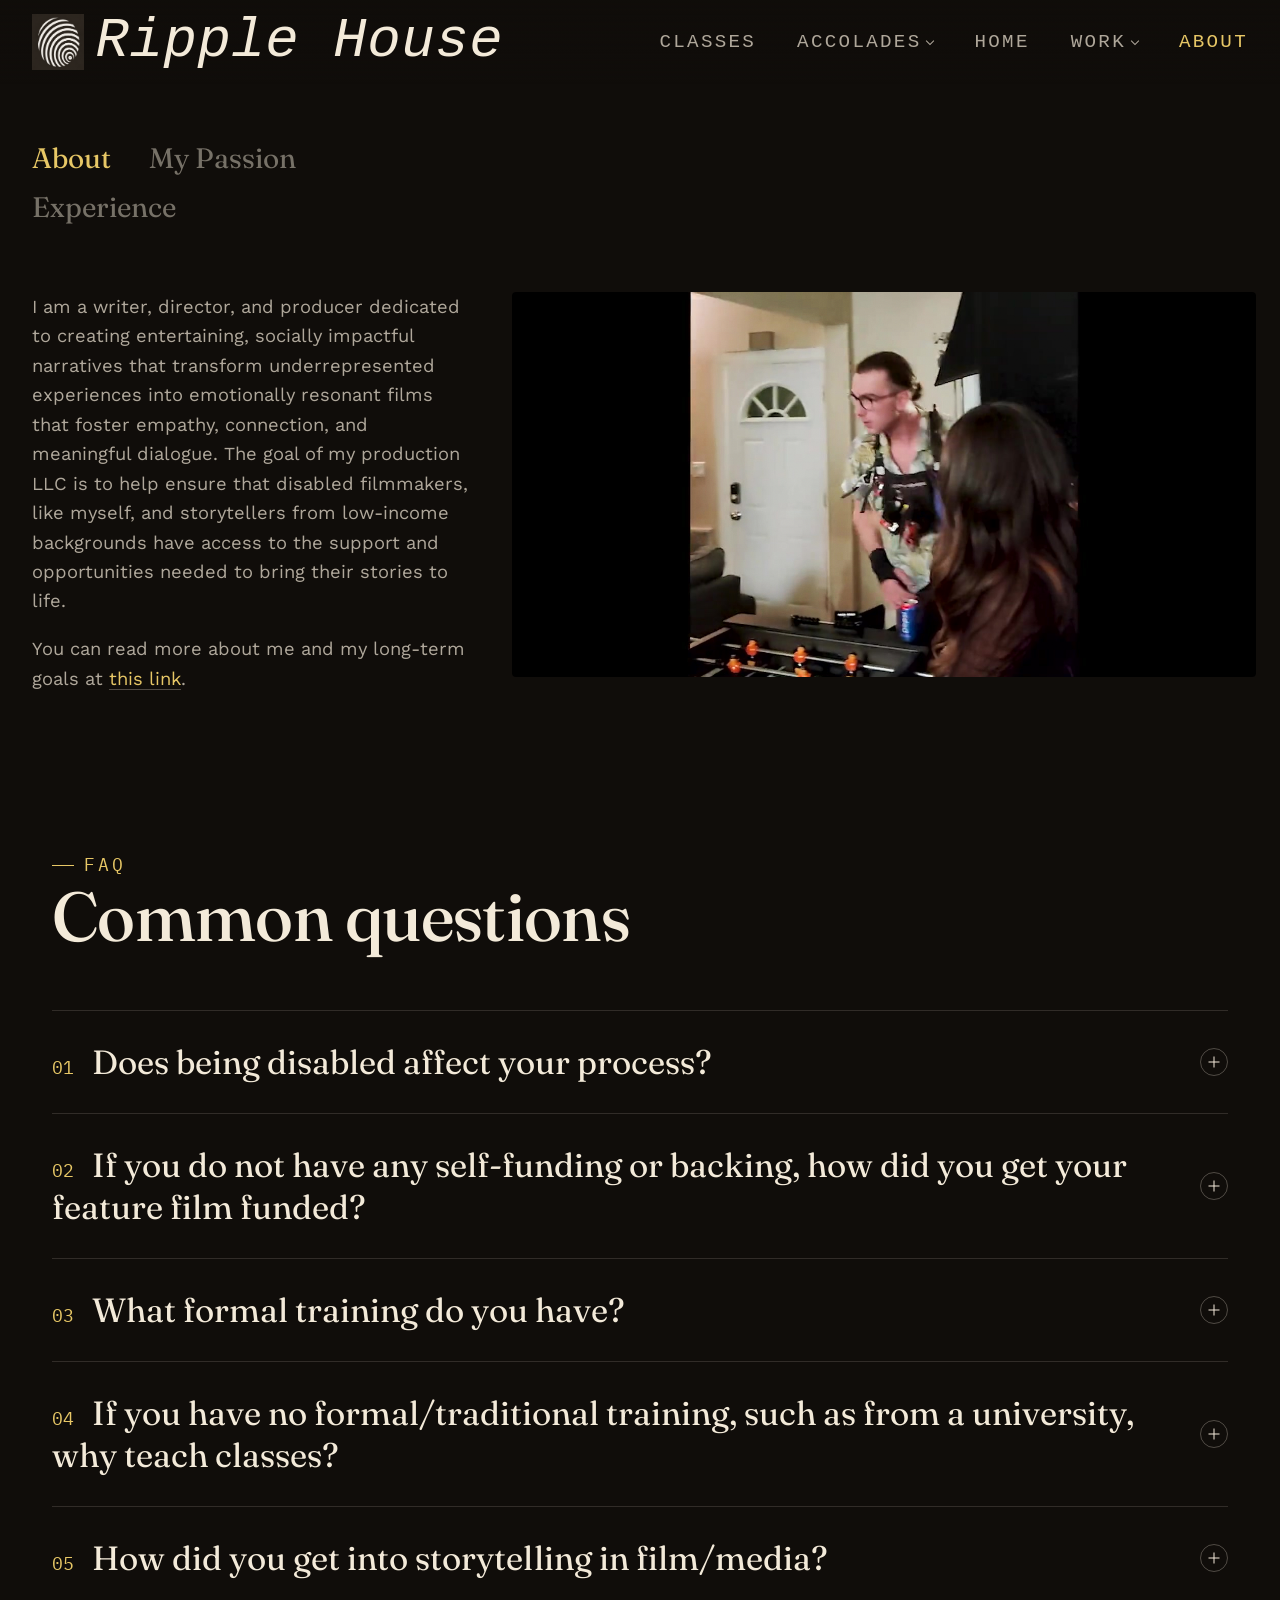
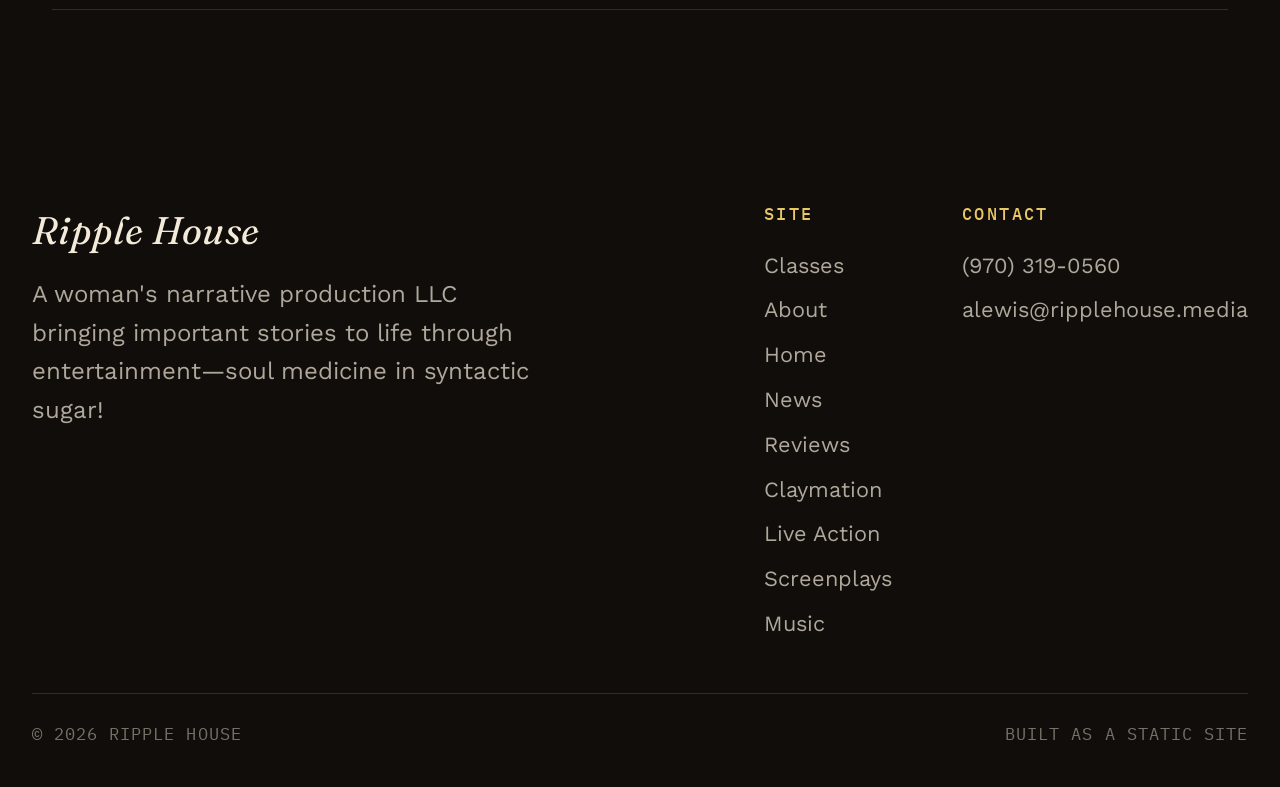
==== commit 1c5e9cb2: "Add About page poster/faster video load and Work/Accolades active nav colors" ====
--- a/about.html
+++ b/about.html
@@ -97,7 +97,17 @@
 
   <div class="about-right">
     <div class="about-video-frame">
-      <video src="media/about_web.mp4" autoplay muted loop playsinline disablepictureinpicture disableremoteplayback preload="auto" tabindex="-1"></video>
+      <!-- poster: a still frame at the video's native 1920x1080 (16:9), so it
+           fills/crops identically to the video itself under the ".about-video-frame
+           video" sizing rules in style.css (object-fit:fill on a box pre-sized to
+           that exact aspect ratio). This shows real content immediately on page
+           load instead of a blank frame while the video buffers — added to reduce
+           the perceived delay before anything appears. about_web.mp4 itself was
+           also re-encoded (same 79.68s length/quality target, scaled to a size
+           matched to how large it actually ever renders on screen instead of full
+           1920x1080) to cut its file size roughly in half, so less data has to
+           download before it can start playing too. -->
+      <video src="media/about_web.mp4" poster="media/about_poster.jpg" autoplay muted loop playsinline disablepictureinpicture disableremoteplayback preload="auto" tabindex="-1"></video>
       <div class="grain" aria-hidden="true"></div>
     </div>
   </div>
--- a/css/style.css
+++ b/css/style.css
@@ -292,6 +292,25 @@
   opacity: 1;
   transform: translateY(0);
   pointer-events: auto;
+}
+
+/* ACTIVE STATE — Work/Accolades: reuses two colors that already carry this
+   exact meaning elsewhere on the site, rather than introducing anything new.
+   The submenu item matching the current page already turns
+   var(--brass-light) via the generic ".nav-links a.is-active" rule above —
+   is-active is added by the "Active nav link" logic in main.js to every
+   .nav-links link whose href matches the current page, submenu links
+   included — so nothing new was needed for that half.
+   What IS added here is the parent ("Work"/"Accolades") turning
+   var(--rose) — the same pink already used as a text color elsewhere (see
+   .mission-heading) — whenever one of its OWN submenu links carries
+   .is-active. :has() is what makes this automatic for both dropdowns off
+   one rule, with no per-page hardcoding and no JS changes. This selector's
+   specificity is intentionally high enough to also beat the plain
+   ".nav-links a:hover" rule, so the pink persists through hover — matching
+   how .is-active already outlasts hover on the top-level links above. */
+.has-submenu:has(> .submenu a.is-active) > .nav-parent{
+  color: var(--rose);
 }
 
 .nav-toggle{
